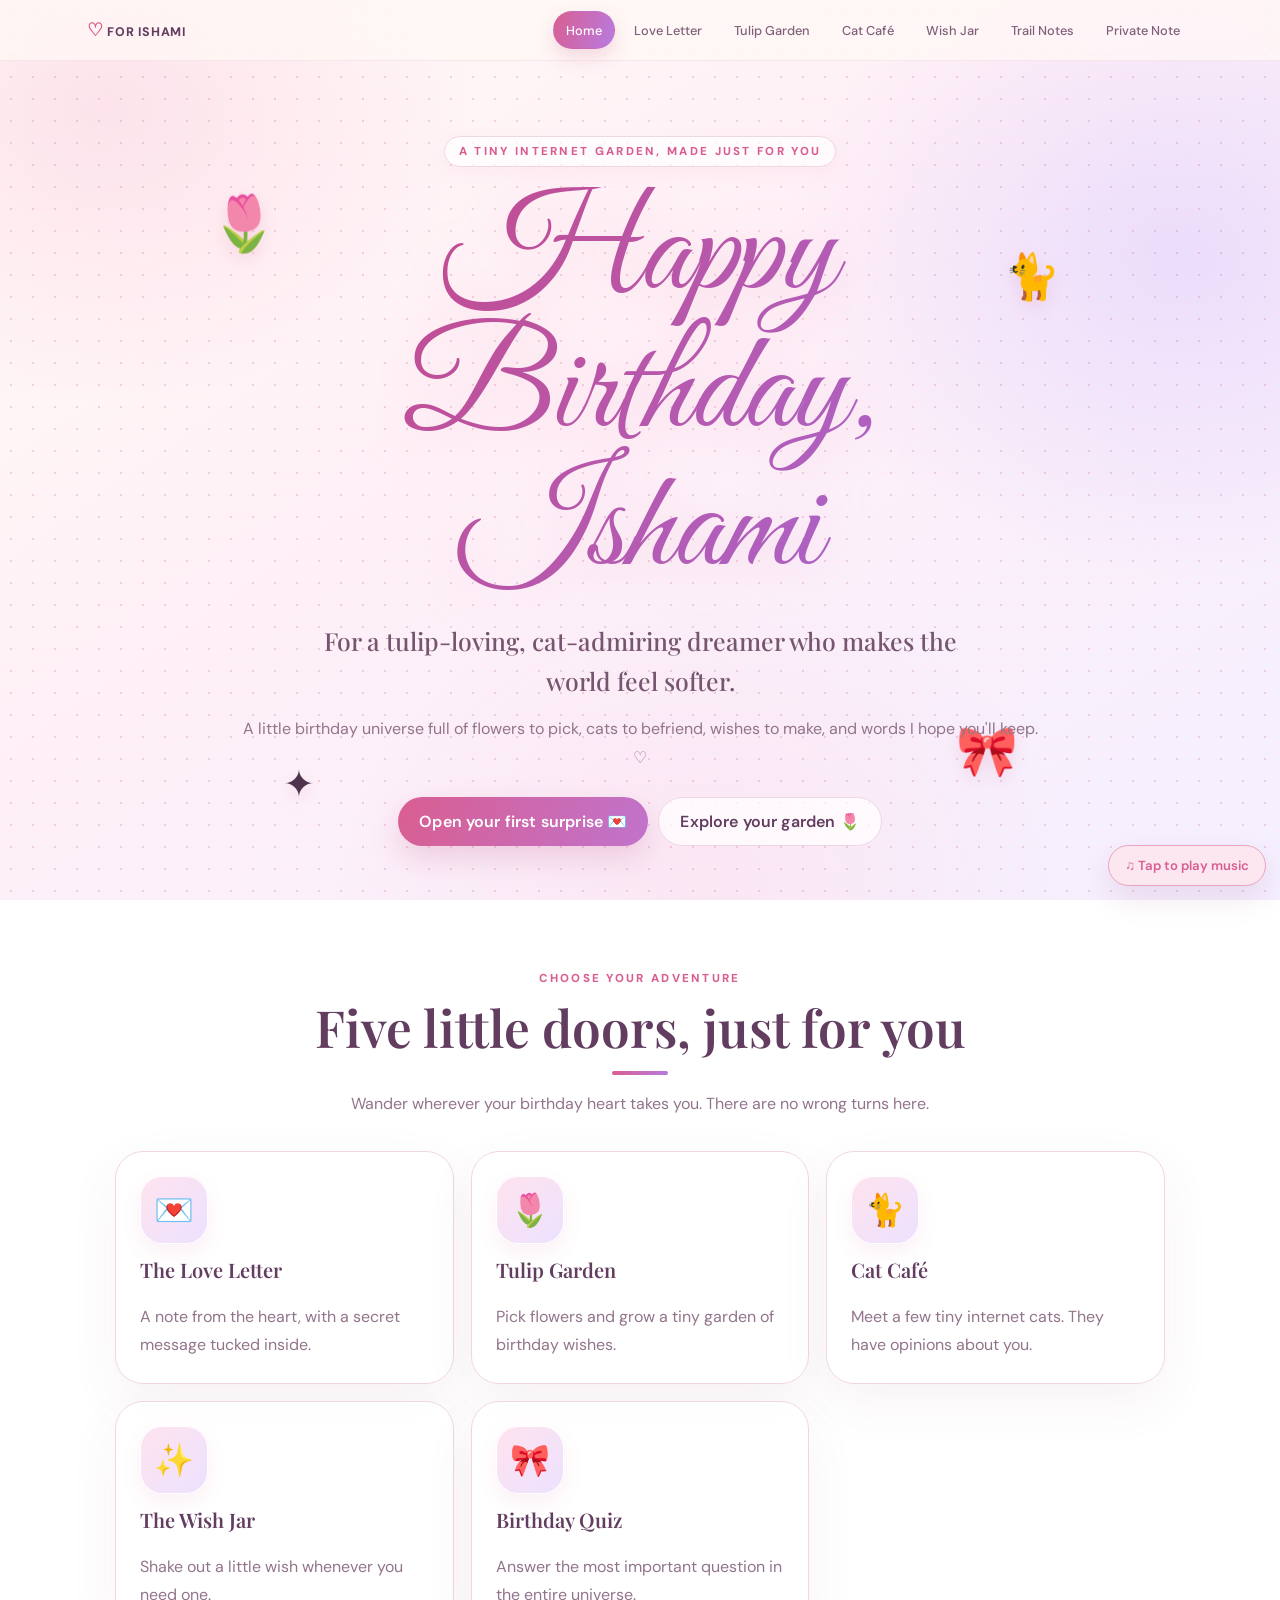
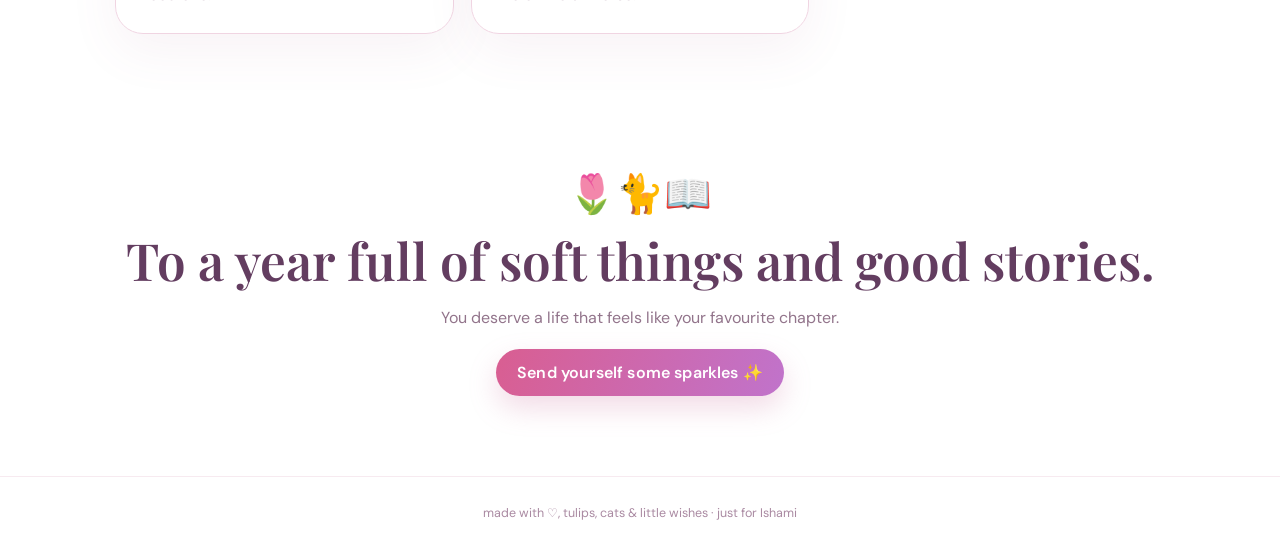
==== index.html @ 94dcc58d "Add files via upload" ====
<!doctype html>
<html lang="en"><head><meta charset="utf-8"><meta name="viewport" content="width=device-width,initial-scale=1,viewport-fit=cover"><meta name="theme-color" content="#fff4f8"><meta name="description" content="A cute birthday garden made with tulips, cats, wishes, and love."><title>A Birthday Garden | For Ishami ♡</title><link rel="icon" type="image/svg+xml" href="favicon.svg"><link rel="icon" href="favicon.ico" sizes="any"><link rel="apple-touch-icon" href="apple-touch-icon.png"><script src="music.js"></script><link rel="stylesheet" href="style.css"></head><body>
<div class="topbar"><nav class="nav"><a class="brand" href="index.html"><span>♡</span> for Ishami</a><div class="navlinks"><a class="active" href="index.html" aria-current="page">Home</a><a class="" href="letter.html">Love Letter</a><a class="" href="garden.html">Tulip Garden</a><a class="" href="cats.html">Cat Café</a><a class="" href="wishes.html">Wish Jar</a><a class="" href="adventure.html">Trail Notes</a><a class="" href="messages.html">Private Note</a></div></nav></div>

<main>
<header class="hero wrap"><span class="float f1">🌷</span><span class="float f2">🐈</span><span class="float f3">✦</span><span class="float f4">🎀</span>
<div class="hero-inner"><div class="eyebrow">a tiny internet garden, made just for you</div><h1>Happy Birthday,<br>Ishami</h1><p class="lead">For a tulip-loving, cat-admiring dreamer who makes the world feel softer.</p><p class="muted">A little birthday universe full of flowers to pick, cats to befriend, wishes to make, and words I hope you'll keep. ♡</p><div class="actions"><a class="btn" href="letter.html">Open your first surprise 💌</a><a class="btn secondary" href="garden.html">Explore your garden 🌷</a></div></div></header>
<section class="section wrap"><div class="section-head"><div class="kicker">choose your adventure</div><h2>Five little doors, just for you</h2><p class="muted">Wander wherever your birthday heart takes you. There are no wrong turns here.</p></div><div class="grid">
<a class="card" href="letter.html"><span class="big">💌</span><h3>The Love Letter</h3><p>A note from the heart, with a secret message tucked inside.</p></a>
<a class="card" href="garden.html"><span class="big">🌷</span><h3>Tulip Garden</h3><p>Pick flowers and grow a tiny garden of birthday wishes.</p></a>
<a class="card" href="cats.html"><span class="big">🐈</span><h3>Cat Café</h3><p>Meet a few tiny internet cats. They have opinions about you.</p></a>
<a class="card" href="wishes.html"><span class="big">✨</span><h3>The Wish Jar</h3><p>Shake out a little wish whenever you need one.</p></a>
<a class="card" href="wishes.html#quiz"><span class="big">🎀</span><h3>Birthday Quiz</h3><p>Answer the most important question in the entire universe.</p></a>
</div></section><section class="endcap wrap"><div class="end-emoji">🌷🐈📖</div><h2>To a year full of soft things and good stories.</h2><p class="muted">You deserve a life that feels like your favourite chapter.</p><button class="btn" data-burst>Send yourself some sparkles ✨</button></section></main>
<footer class="footer">made with ♡, tulips, cats & little wishes · just for Ishami</footer>
<script src="script.js"></script></body></html>
---- style.css ----
@import url('https://fonts.googleapis.com/css2?family=DM+Sans:wght@400;500;600;700&family=Great+Vibes&family=Playfair+Display:wght@500;600;700&display=swap');
:root{--rose:#d85d91;--rose2:#f5a9c8;--plum:#633d60;--ink:#4e354d;--muted:#92748b;--cream:#fff9f5;--lilac:#eee5ff;--card:#fffdfbe8;--line:#f0d5e2;--shadow:0 18px 50px #9c5b8212}
*{box-sizing:border-box}html{scroll-behavior:smooth}body{margin:0;min-height:100vh;color:var(--ink);font-family:"DM Sans",sans-serif;background:linear-gradient(145deg,#fff9f5,#fff0f7 48%,#f4efff);overflow-x:hidden}
body:before{content:"";position:fixed;inset:0;z-index:-1;pointer-events:none;opacity:.25;background-image:radial-gradient(#d85d91 1px,transparent 1px);background-size:22px 22px}
a{color:inherit;text-decoration:none}button,input{font:inherit}button{cursor:pointer}.topbar{position:sticky;top:0;z-index:20;background:#fff9f5d9;backdrop-filter:blur(16px);border-bottom:1px solid #f0d5e280}.nav{max-width:1150px;margin:auto;padding:13px 22px;display:flex;align-items:center;justify-content:space-between;gap:15px}.brand{font-weight:800;letter-spacing:.06em;font-size:.78rem;text-transform:uppercase;color:var(--plum);white-space:nowrap}.brand span{color:var(--rose);font-size:1.1rem}.navlinks{display:flex;gap:6px;align-items:center;flex-wrap:wrap;justify-content:flex-end}.navlinks a,.music-btn{padding:9px 12px;border-radius:999px;font-size:.8rem;color:#805f7b;border:1px solid transparent;background:transparent}.navlinks a:hover,.navlinks a.active{background:#fff;border-color:var(--line);color:var(--rose)}.music-btn{background:#fff;border-color:var(--line)}.wrap{width:min(1050px,calc(100% - 36px));margin:auto}.hero{min-height:78vh;display:grid;place-items:center;text-align:center;padding:75px 0 65px;position:relative}.hero-inner{max-width:800px;position:relative;z-index:1}.eyebrow,.kicker{font-size:.72rem;letter-spacing:.2em;text-transform:uppercase;font-weight:800;color:var(--rose)}h1,h2,h3,p{margin-top:0}h1{font:400 clamp(4.5rem,12vw,8.8rem)/.98 "Great Vibes",cursive;color:#b64d80;margin:20px 0;text-shadow:0 8px 30px #e9a4c633}h2{font:600 clamp(2rem,5vw,3.2rem)/1.15 "Playfair Display",serif;color:var(--plum);margin:12px 0 15px}h3{font:600 1.25rem "Playfair Display",serif;color:var(--plum)}.lead{font:500 clamp(1.1rem,3vw,1.55rem)/1.6 "Playfair Display",serif;color:#76556e;max-width:650px;margin:0 auto 15px}.muted{color:var(--muted);line-height:1.8}.btn{border:0;border-radius:999px;padding:13px 21px;background:linear-gradient(110deg,#d95e91,#b77be1);color:white;box-shadow:0 12px 28px #cf78a044;display:inline-flex;align-items:center;justify-content:center;gap:8px;transition:transform .2s,box-shadow .2s}.btn:hover{transform:translateY(-3px);box-shadow:0 16px 34px #cf78a066}.btn.secondary{background:#fff;color:var(--plum);border:1px solid var(--line);box-shadow:none}.actions{display:flex;justify-content:center;gap:10px;flex-wrap:wrap;margin-top:24px}.float{position:absolute;user-select:none;animation:drift 6s ease-in-out infinite;filter:drop-shadow(0 6px 8px #d879a533)}.f1{top:15%;left:9%;font-size:3.4rem}.f2{top:22%;right:10%;font-size:2.8rem;animation-delay:-2s}.f3{bottom:12%;left:16%;font-size:2.4rem;animation-delay:-3s}.f4{bottom:15%;right:14%;font-size:3.1rem;animation-delay:-1s}@keyframes drift{0%,100%{transform:translateY(0) rotate(-7deg)}50%{transform:translateY(-15px) rotate(8deg)}}.section{padding:60px 0 85px}.section-head{text-align:center;margin-bottom:32px}.section-head .muted{max-width:580px;margin:0 auto}.grid{display:grid;grid-template-columns:repeat(3,minmax(0,1fr));gap:17px}.card{background:var(--card);border:1px solid var(--line);border-radius:25px;padding:24px;box-shadow:var(--shadow);transition:transform .25s,border-color .25s}.card:hover{transform:translateY(-5px);border-color:#e8b6cc}.card .big{font-size:2.5rem;display:block;margin-bottom:12px}.card p{color:var(--muted);line-height:1.75;margin-bottom:0}.panel{max-width:760px;margin:0 auto;background:var(--card);border:1px solid var(--line);border-radius:28px;padding:clamp(24px,5vw,45px);box-shadow:var(--shadow)}.letter-text{font:1.08rem/2 "Playfair Display",serif;color:#76556e}.signature{font:2.7rem "Great Vibes",cursive;color:#bd5c8b;margin-top:18px}.hidden{display:none}.hidden.show{display:block;animation:fadeUp .5s ease both}@keyframes fadeUp{from{opacity:0;transform:translateY(10px)}to{opacity:1;transform:translateY(0)}}.footer{text-align:center;color:#aa8aa2;font-size:.78rem;padding:28px 15px 36px}.pill{display:inline-block;padding:7px 11px;border-radius:999px;background:#fff;border:1px solid var(--line);font-size:.78rem;color:#946a8a}.countdown{display:flex;justify-content:center;gap:10px;flex-wrap:wrap;margin:25px 0}.time-box{min-width:78px;padding:14px 12px;border-radius:18px;background:#fff;border:1px solid var(--line)}.time-box strong{display:block;font:600 1.8rem "Playfair Display",serif;color:#b64d80}.time-box span{font-size:.68rem;text-transform:uppercase;letter-spacing:.12em;color:#96728e}.tiny{font-size:.83rem;color:#987d94;line-height:1.7}.divider{height:1px;background:var(--line);margin:22px 0}.garden{display:grid;grid-template-columns:repeat(4,1fr);gap:12px}.flower{border:1px solid var(--line);border-radius:22px;min-height:130px;background:#fffdfb;display:grid;place-items:center;font-size:2.6rem;transition:transform .2s;position:relative}.flower:hover{transform:rotate(-4deg) scale(1.04)}.flower small{display:block;font-size:.72rem;color:var(--muted);text-align:center;margin-top:5px}.flower .flower-content{text-align:center}.cat-grid{display:grid;grid-template-columns:repeat(3,1fr);gap:14px}.cat{background:#fff;border:1px solid var(--line);border-radius:25px;padding:20px;text-align:center;cursor:pointer;transition:transform .2s}.cat:hover{transform:translateY(-5px) rotate(1deg)}.cat-face{font-size:4rem;display:block}.cat p{color:var(--muted);font-size:.9rem;line-height:1.6}.cat-status{min-height:25px;text-align:center;color:var(--rose);margin-top:20px;font-weight:700}.book-list{display:grid;grid-template-columns:repeat(2,1fr);gap:14px}.book{display:flex;gap:16px;align-items:center;background:#fff;border:1px solid var(--line);border-radius:22px;padding:18px}.book-cover{width:64px;height:90px;flex-shrink:0;border-radius:8px 12px 12px 8px;background:linear-gradient(135deg,#e9c1d5,#b9a4e5);box-shadow:inset 5px 0 #ffffff66;display:grid;place-items:center;font-size:1.8rem}.book:nth-child(2n) .book-cover{background:linear-gradient(135deg,#f4d7a7,#e9a9bd)}.book:nth-child(3n) .book-cover{background:linear-gradient(135deg,#c7e5d5,#b3b0e7)}.book h3{margin:0 0 6px}.book p{font-size:.85rem;color:var(--muted);line-height:1.6;margin:0}.jar{font-size:5rem;display:block;text-align:center;filter:drop-shadow(0 12px 14px #b67ba233)}.wish-output{min-height:95px;display:grid;place-items:center;text-align:center;font:1.25rem/1.6 "Playfair Display",serif;color:#855d7d;margin:18px 0}.quiz-options{display:flex;flex-wrap:wrap;justify-content:center;gap:10px;margin:22px 0}.quiz-options button{border:1px solid var(--line);background:#fff;border-radius:999px;padding:11px 16px;color:var(--plum)}.quiz-options button:hover,.quiz-options button.chosen{background:#fce7f0;border-color:#e9a3c0}.answer{min-height:26px;text-align:center;color:var(--rose);font-weight:700}.sparkle{position:fixed;pointer-events:none;z-index:99;font-size:18px;animation:pop 1s ease-out forwards}@keyframes pop{0%{opacity:1;transform:translate(0,0) scale(.5)}100%{opacity:0;transform:translate(var(--dx),var(--dy)) rotate(160deg) scale(1.5)}}.progress{height:8px;background:#f5dfeb;border-radius:99px;overflow:hidden;margin:20px 0}.progress span{display:block;height:100%;width:0;background:linear-gradient(90deg,#d95e91,#b77be1);transition:width .3s}.endcap{text-align:center;padding:30px 0}.endcap .end-emoji{font-size:2.4rem}@media(max-width:760px){.nav{align-items:flex-start;flex-direction:column}.navlinks{justify-content:flex-start}.navlinks a{padding:8px 10px}.grid{grid-template-columns:1fr}.cat-grid{grid-template-columns:repeat(2,1fr)}.garden{grid-template-columns:repeat(2,1fr)}.book-list{grid-template-columns:1fr}.f1{left:3%;top:13%}.f2{right:3%;top:18%}.f3{left:5%;bottom:8%}.f4{right:5%;bottom:9%}.hero{min-height:75vh}}@media(prefers-reduced-motion:reduce){*,*:before,*:after{animation-duration:.01ms!important;animation-iteration-count:1!important;scroll-behavior:auto!important;transition:none!important}}

/* ===================== GUI UPGRADE ===================== */
:root{--grad:linear-gradient(110deg,#d95e91,#b77be1);--glass:#ffffffb8;--glow:0 20px 60px #d85d9126}
body{background:linear-gradient(145deg,#fff9f5,#fff0f7 45%,#f4efff) fixed}
body:after{content:"";position:fixed;inset:0;z-index:-2;pointer-events:none;background:
 radial-gradient(520px 420px at 8% 12%,#f9c6dc66,transparent 70%),
 radial-gradient(560px 460px at 92% 28%,#d3c0ff66,transparent 70%),
 radial-gradient(520px 420px at 55% 98%,#ffd9e866,transparent 70%)}
:focus-visible{outline:3px solid #d85d9166;outline-offset:3px;border-radius:12px}

/* nav */
.topbar{background:#fff9f5b3;backdrop-filter:blur(18px) saturate(1.4)}
.nav{padding:11px 22px}
.navlinks a{transition:all .2s;font-weight:500}
.navlinks a.active{background:var(--grad);color:#fff;border-color:transparent;box-shadow:0 8px 18px #cf78a040}
.navlinks a:not(.active):hover{transform:translateY(-1px)}
.music-btn{transition:all .2s}.music-btn:hover,.music-btn[aria-pressed=true]{background:#fce7f0;border-color:#e9a3c0;color:var(--rose)}

/* hero */
.eyebrow{display:inline-block;padding:7px 14px;border-radius:999px;background:var(--glass);border:1px solid var(--line);box-shadow:0 6px 18px #d85d9110}
h1{background:linear-gradient(120deg,#c9457f,#a56ad8);-webkit-background-clip:text;background-clip:text;color:transparent;text-shadow:none;filter:drop-shadow(0 8px 22px #e9a4c64d);padding:0 .1em}
.hero-inner>*{animation:fadeUp .8s ease both}
.hero-inner>*:nth-child(2){animation-delay:.08s}.hero-inner>*:nth-child(3){animation-delay:.16s}.hero-inner>*:nth-child(4){animation-delay:.24s}.hero-inner>*:nth-child(5){animation-delay:.32s}.hero-inner>*:nth-child(6){animation-delay:.4s}.hero-inner>*:nth-child(7){animation-delay:.48s}
.btn{font-weight:600;letter-spacing:.01em;background-size:140% 100%;background-position:0 0}
.btn:hover{background-position:100% 0}.btn:active{transform:translateY(-1px) scale(.98)}
.btn.secondary{background:var(--glass);backdrop-filter:blur(8px)}

/* countdown boxes */
.time-box{background:var(--glass);backdrop-filter:blur(10px);border-radius:22px;min-width:88px;padding:16px 14px;box-shadow:0 12px 30px #d85d9114;position:relative;overflow:hidden}
.time-box:before{content:"";position:absolute;left:0;right:0;top:0;height:4px;background:var(--grad)}
.time-box strong{font-size:2.1rem;background:var(--grad);-webkit-background-clip:text;background-clip:text;color:transparent;font-variant-numeric:tabular-nums}

/* cards / panels */
.card{position:relative;overflow:hidden;background:var(--glass);backdrop-filter:blur(10px);border-radius:28px}
.card:before{content:"";position:absolute;inset:0 0 auto 0;height:4px;background:var(--grad);opacity:0;transition:opacity .25s}
.card:hover{transform:translateY(-7px);box-shadow:var(--glow)}.card:hover:before{opacity:1}
.card .big{width:68px;height:68px;border-radius:22px;display:grid;place-items:center;font-size:2rem;background:linear-gradient(135deg,#ffe3ee,#ece1ff);box-shadow:inset 0 0 0 1px #fff,0 8px 20px #d85d9118;transition:transform .3s}
.card:hover .big{transform:rotate(-8deg) scale(1.08)}
.panel{background:var(--glass);backdrop-filter:blur(12px);box-shadow:var(--glow)}
.section-head h2:after{content:"";display:block;width:56px;height:4px;border-radius:9px;margin:14px auto 0;background:var(--grad)}
.panel.section-head h2:after,.panel .section-head h2:after{margin-top:12px}
.flower,.cat,.book,.quiz-options button{transition:transform .2s,box-shadow .2s,background .2s,border-color .2s}
.flower:hover,.cat:hover,.book:hover{box-shadow:var(--glow)}
.flower.picked{background:linear-gradient(135deg,#ffe3ee,#ece1ff);border-color:#e9a3c0;box-shadow:var(--glow)}
.cat{background:var(--glass)}.book{background:var(--glass)}.book:hover{transform:translateY(-3px)}
.progress{height:10px}.footer{border-top:1px solid #f0d5e280;margin-top:30px}
.endcap{padding:50px 0}

/* mobile nav: one swipeable row */
@media(max-width:760px){.navlinks{flex-wrap:nowrap;overflow-x:auto;width:100%;padding-bottom:4px;scrollbar-width:none}.navlinks::-webkit-scrollbar{display:none}.navlinks a,.music-btn{white-space:nowrap;flex:none}.time-box{min-width:70px}.time-box strong{font-size:1.7rem}}

/* ===================== LOCK SCREEN ===================== */
.lock-screen{min-height:100vh;min-height:100dvh;display:grid;place-items:center;padding:28px 18px;position:relative;overflow:hidden;text-align:center}
.lock-card{position:relative;z-index:1;width:min(640px,100%);padding:clamp(28px,6vw,52px) clamp(18px,5vw,44px);border-radius:36px;background:#ffffffc7;backdrop-filter:blur(16px);border:1px solid #fff;box-shadow:0 30px 80px #b67ba233,inset 0 0 0 1px #f0d5e2;animation:fadeUp .9s ease both}
.gift{font-size:4.6rem;line-height:1;background:none;border:0;padding:6px;display:inline-block;filter:drop-shadow(0 14px 16px #b67ba24d);animation:bob 3.2s ease-in-out infinite}
.gift.shake{animation:shake .6s ease}
@keyframes bob{0%,100%{transform:translateY(0) rotate(-3deg)}50%{transform:translateY(-10px) rotate(3deg)}}
@keyframes shake{0%,100%{transform:rotate(0)}15%{transform:rotate(-14deg)}35%{transform:rotate(12deg)}55%{transform:rotate(-9deg)}75%{transform:rotate(6deg)}}
.lock-title{font-size:clamp(3.4rem,13vw,6rem);margin:14px 0 8px}
.lock-count{margin:22px 0 18px;flex-wrap:nowrap}
.lock-count .time-box{flex:1;min-width:0;max-width:130px}
.lock-bar{height:10px;background:#f5dfeb;border-radius:99px;overflow:hidden;margin:6px auto 16px;max-width:420px}
.lock-bar span{display:block;height:100%;width:3%;border-radius:99px;background:var(--grad);transition:width 1s linear}
.lk{position:absolute;user-select:none;font-size:2.6rem;animation:drift 6s ease-in-out infinite;filter:drop-shadow(0 6px 8px #d879a533);opacity:.9}
.lk1{top:9%;left:8%}.lk2{top:16%;right:9%;animation-delay:-2s}.lk3{bottom:12%;left:10%;animation-delay:-4s;font-size:3rem}.lk4{bottom:20%;right:12%;animation-delay:-1s}.lk5{top:52%;left:3%;animation-delay:-3s;font-size:2rem}.lk6{top:44%;right:4%;animation-delay:-5s;font-size:2rem;color:#d85d91}
@media(max-width:560px){.lk{font-size:1.9rem}.lock-count{gap:7px}.lock-count .time-box{padding:12px 4px;border-radius:16px}.lock-count .time-box strong{font-size:1.5rem}.lock-count .time-box span{font-size:.58rem;letter-spacing:.06em}}

/* floating music button */
.music-fab{position:fixed;right:14px;bottom:14px;z-index:9998;max-width:calc(100vw - 28px);padding:11px 16px;border-radius:999px;border:1px solid var(--line);background:#ffffffe6;backdrop-filter:blur(10px);color:var(--plum);font-weight:600;font-size:.82rem;box-shadow:0 12px 28px #b67ba233;transition:transform .2s,box-shadow .2s}
.music-fab:hover{transform:translateY(-2px);box-shadow:0 16px 34px #b67ba24d}
.music-fab[aria-pressed=true]{background:var(--grad);color:#fff;border-color:transparent}
.music-fab.waiting{animation:pulse 1.6s ease-in-out infinite;background:#fce7f0;border-color:#e9a3c0;color:var(--rose)}
@keyframes pulse{0%,100%{transform:scale(1)}50%{transform:scale(1.07)}}


/* New birthday pages: real-flower photography, next-read shelf, private notes, and trail journal */
.tulip-photo-wrap{position:relative;overflow:hidden;border-radius:22px;margin:24px 0 28px;box-shadow:0 14px 38px #9c5b8220;max-height:370px}
.tulip-photo{display:block;width:100%;height:clamp(220px,38vw,370px);object-fit:cover}
.photo-note{position:absolute;left:16px;bottom:16px;padding:10px 14px;border-radius:999px;background:#fffdf0e8;color:#80536e;font:italic 1rem "Playfair Display",serif}
.next-read-panel{max-width:820px}.book-hero{display:flex;align-items:center;gap:24px}.book-stack{display:flex;align-items:center;font-size:3rem;min-width:120px}.book-stack span{display:inline-block;margin-left:-12px;filter:drop-shadow(0 8px 8px #9c5b8220)}.book-stack span:first-child{margin-left:0;transform:rotate(-10deg)}.book-stack span:nth-child(2){transform:translateY(-8px)}.book-stack span:nth-child(3){transform:rotate(9deg)}
.next-read-form{display:grid;gap:10px}.next-read-form label,.private-note-panel label,.panel label[for="trailNote"]{font-weight:700;color:var(--plum);margin-top:7px}.next-read-form input,.next-read-form textarea,.private-note-panel textarea,.panel textarea{width:100%;border:1px solid var(--line);background:#fffefa;border-radius:14px;padding:13px 15px;color:var(--ink);outline:none}.next-read-form input:focus,.next-read-form textarea:focus,.private-note-panel textarea:focus,.panel textarea:focus{border-color:#d85d91;box-shadow:0 0 0 3px #d85d911c}
.private-note-panel{max-width:780px}.private-note-icon{text-align:center;font-size:3rem;margin-bottom:15px}.privacy-note{line-height:1.7;margin-top:25px;padding:14px 16px;border-radius:14px;background:#fff7ed;border:1px solid #f2dfca;color:#8a6d5d}.sealed-note{margin-top:24px;border:1px dashed #d85d91;border-radius:18px;padding:20px;background:#fff8fc}.sealed-note p{white-space:pre-wrap;line-height:1.9;margin-bottom:0}
.trail-choice{width:100%;text-align:left;color:inherit;border:1px solid var(--line);font:inherit;cursor:pointer}.trail-choice.chosen{border-color:var(--rose);background:#fff3f8;box-shadow:0 0 0 3px #d85d9118}.trail-output{margin-top:18px;text-align:center;line-height:1.8}.trail-moods{grid-template-columns:repeat(3,minmax(0,1fr))}
@media(max-width:700px){.book-hero{align-items:flex-start;gap:12px;flex-direction:column}.book-stack{font-size:2.4rem}.trail-moods{grid-template-columns:1fr}.nav{align-items:flex-start;flex-direction:column}.navlinks{justify-content:flex-start}.navlinks a{padding:8px 10px}}


/* Final polish: stable navigation, readable tap targets, and gentler transitions */
html { scroll-padding-top: 88px; }
body { -webkit-font-smoothing: antialiased; text-rendering: optimizeLegibility; }
img { max-width: 100%; }
.navlinks a { display: inline-flex; align-items: center; justify-content: center; min-height: 38px; }
.navlinks { min-width: 0; }
@media (max-width: 760px) {
  .nav { gap: 8px; }
  .navlinks { overscroll-behavior-x: contain; -webkit-overflow-scrolling: touch; }
  .navlinks a { min-height: 40px; }
  .wrap { width: min(1050px, calc(100% - 28px)); }
}
@media (prefers-reduced-motion: reduce) { html { scroll-behavior: auto; } }
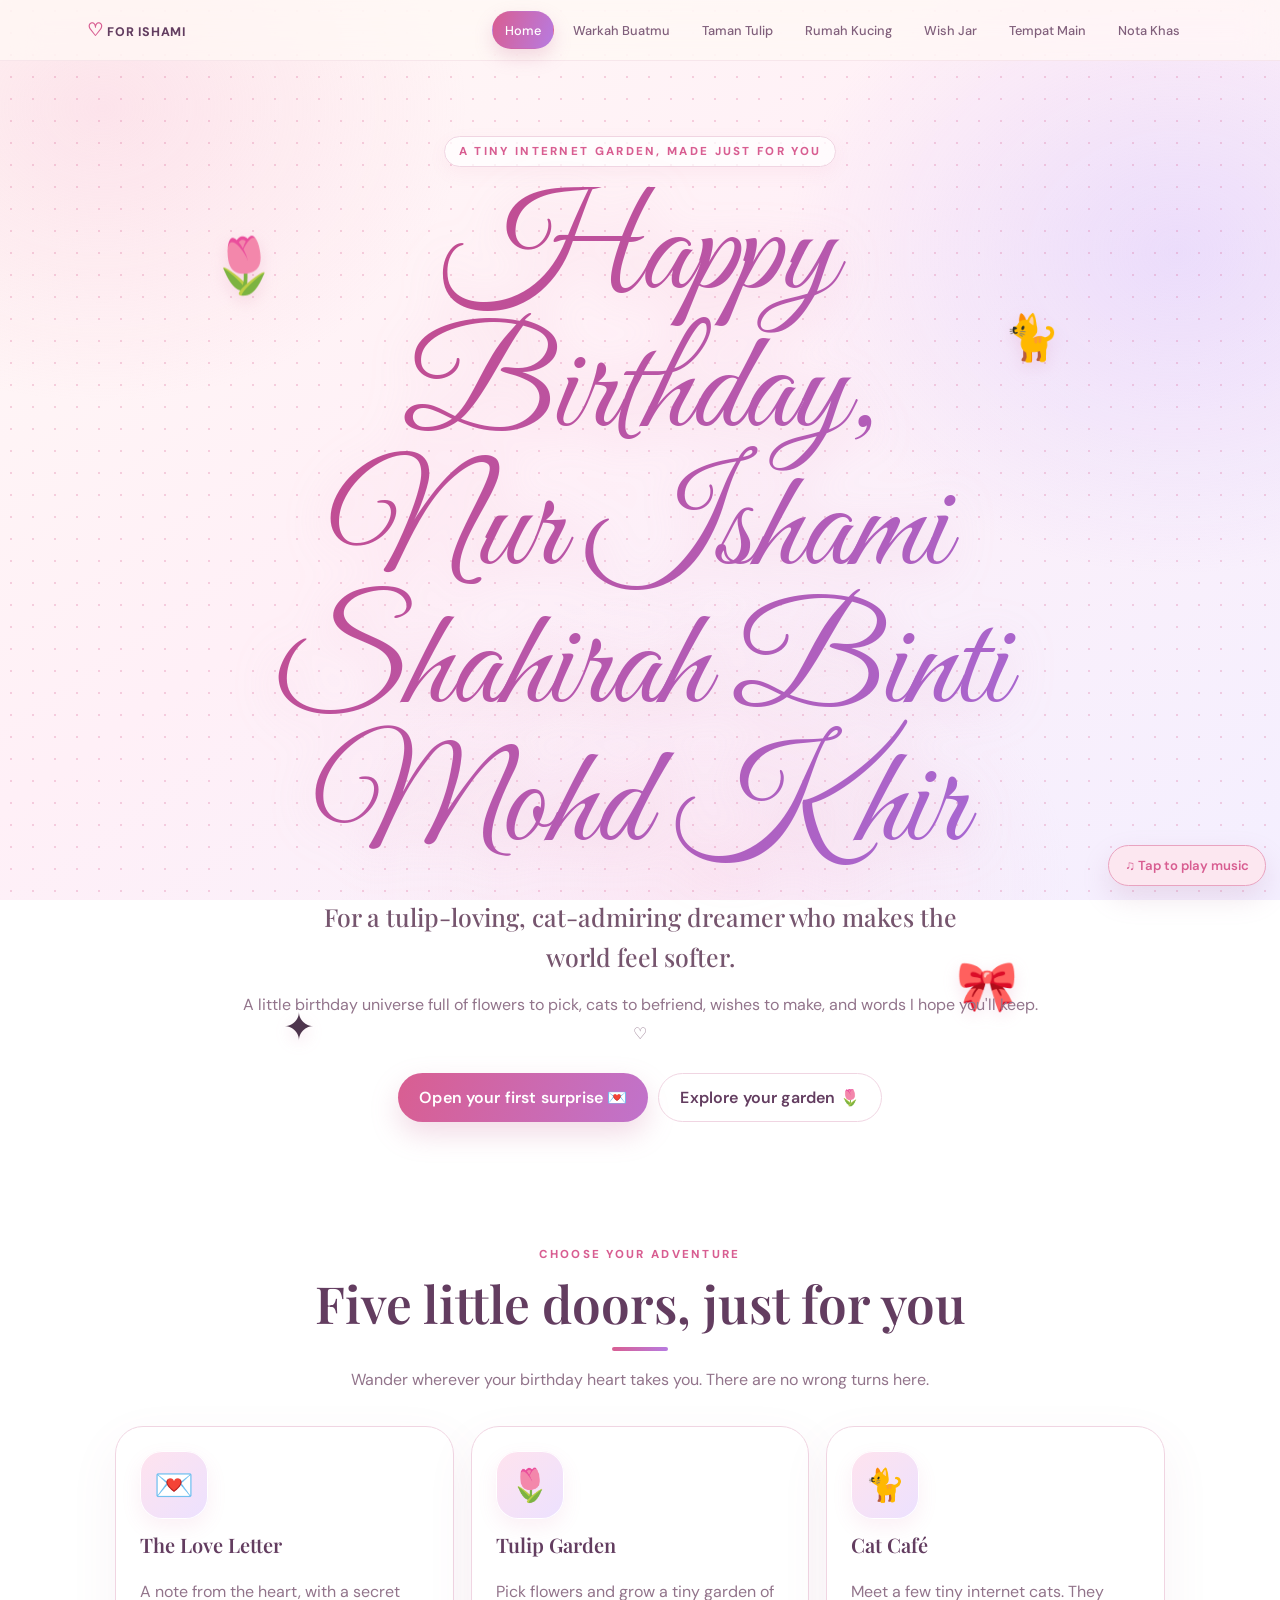
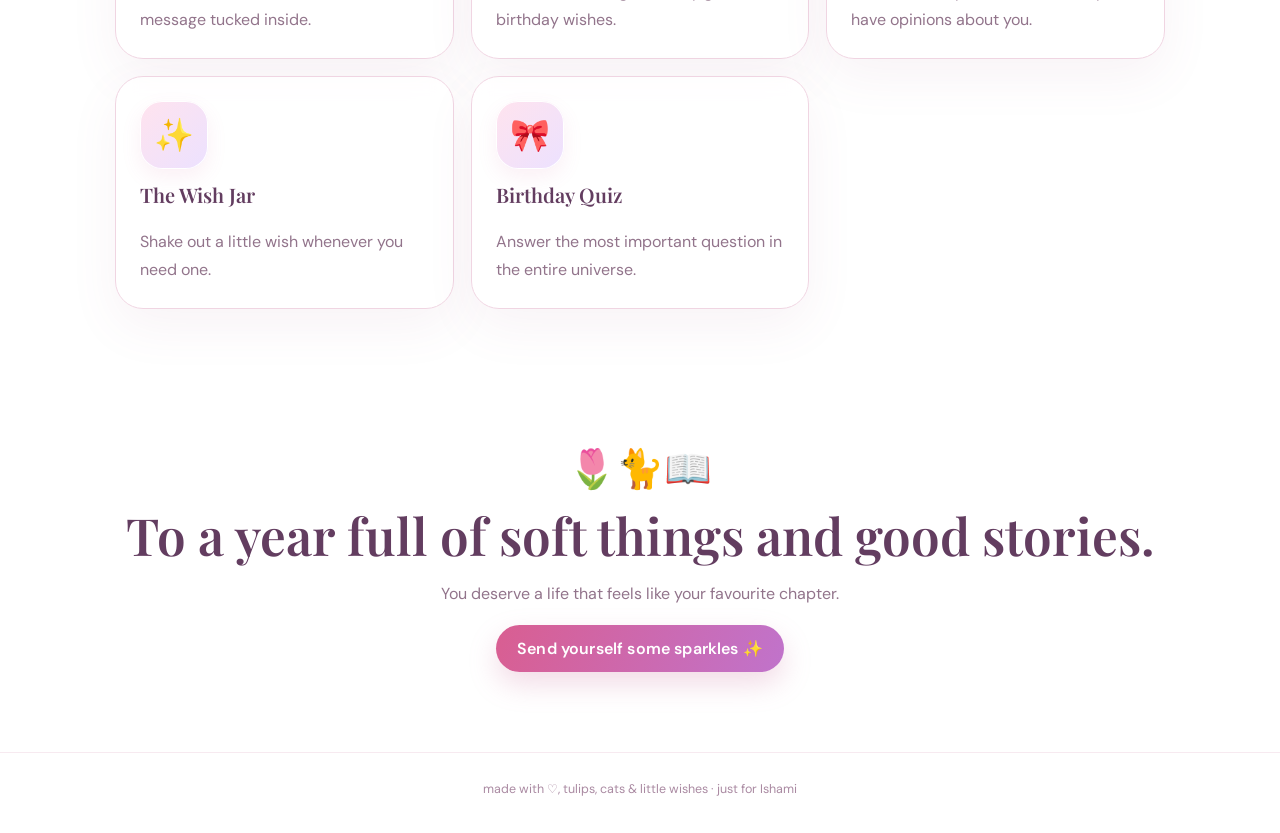
==== commit 4d98965a: "Add files via upload" ====
--- a/index.html
+++ b/index.html
@@ -1,10 +1,10 @@
 <!doctype html>
-<html lang="en"><head><meta charset="utf-8"><meta name="viewport" content="width=device-width,initial-scale=1,viewport-fit=cover"><meta name="theme-color" content="#fff4f8"><meta name="description" content="A cute birthday garden made with tulips, cats, wishes, and love."><title>A Birthday Garden | For Ishami ♡</title><link rel="icon" type="image/svg+xml" href="favicon.svg"><link rel="icon" href="favicon.ico" sizes="any"><link rel="apple-touch-icon" href="apple-touch-icon.png"><script src="music.js"></script><link rel="stylesheet" href="style.css"></head><body>
-<div class="topbar"><nav class="nav"><a class="brand" href="index.html"><span>♡</span> for Ishami</a><div class="navlinks"><a class="active" href="index.html" aria-current="page">Home</a><a class="" href="letter.html">Love Letter</a><a class="" href="garden.html">Tulip Garden</a><a class="" href="cats.html">Cat Café</a><a class="" href="wishes.html">Wish Jar</a><a class="" href="adventure.html">Trail Notes</a><a class="" href="messages.html">Private Note</a></div></nav></div>
+<html lang="en"><head><meta charset="utf-8"><meta name="viewport" content="width=device-width,initial-scale=1,viewport-fit=cover"><meta name="theme-color" content="#fff4f8"><meta name="description" content="Taman yang indah, seindah namamu."><title>A Birthday Garden | For Ishami ♡</title><link rel="icon" type="image/svg+xml" href="favicon.svg"><link rel="icon" href="favicon.ico" sizes="any"><link rel="apple-touch-icon" href="apple-touch-icon.png"><script src="music.js"></script><link rel="stylesheet" href="style.css"></head><body>
+<div class="topbar"><nav class="nav"><a class="brand" href="index.html"><span>♡</span> for Ishami</a><div class="navlinks"><a class="active" href="index.html" aria-current="page">Home</a><a class="" href="letter.html">Warkah Buatmu</a><a class="" href="garden.html">Taman Tulip</a><a class="" href="cats.html">Rumah Kucing</a><a class="" href="wishes.html">Wish Jar</a><a class="" href="adventure.html">Tempat Main</a><a class="" href="messages.html">Nota Khas</a></div></nav></div>
 
 <main>
 <header class="hero wrap"><span class="float f1">🌷</span><span class="float f2">🐈</span><span class="float f3">✦</span><span class="float f4">🎀</span>
-<div class="hero-inner"><div class="eyebrow">a tiny internet garden, made just for you</div><h1>Happy Birthday,<br>Ishami</h1><p class="lead">For a tulip-loving, cat-admiring dreamer who makes the world feel softer.</p><p class="muted">A little birthday universe full of flowers to pick, cats to befriend, wishes to make, and words I hope you'll keep. ♡</p><div class="actions"><a class="btn" href="letter.html">Open your first surprise 💌</a><a class="btn secondary" href="garden.html">Explore your garden 🌷</a></div></div></header>
+<div class="hero-inner"><div class="eyebrow">a tiny internet garden, made just for you</div><h1>Happy Birthday,<br>Nur Ishami Shahirah Binti Mohd Khir</h1><p class="lead">For a tulip-loving, cat-admiring dreamer who makes the world feel softer.</p><p class="muted">A little birthday universe full of flowers to pick, cats to befriend, wishes to make, and words I hope you'll keep. ♡</p><div class="actions"><a class="btn" href="letter.html">Open your first surprise 💌</a><a class="btn secondary" href="garden.html">Explore your garden 🌷</a></div></div></header>
 <section class="section wrap"><div class="section-head"><div class="kicker">choose your adventure</div><h2>Five little doors, just for you</h2><p class="muted">Wander wherever your birthday heart takes you. There are no wrong turns here.</p></div><div class="grid">
 <a class="card" href="letter.html"><span class="big">💌</span><h3>The Love Letter</h3><p>A note from the heart, with a secret message tucked inside.</p></a>
 <a class="card" href="garden.html"><span class="big">🌷</span><h3>Tulip Garden</h3><p>Pick flowers and grow a tiny garden of birthday wishes.</p></a>
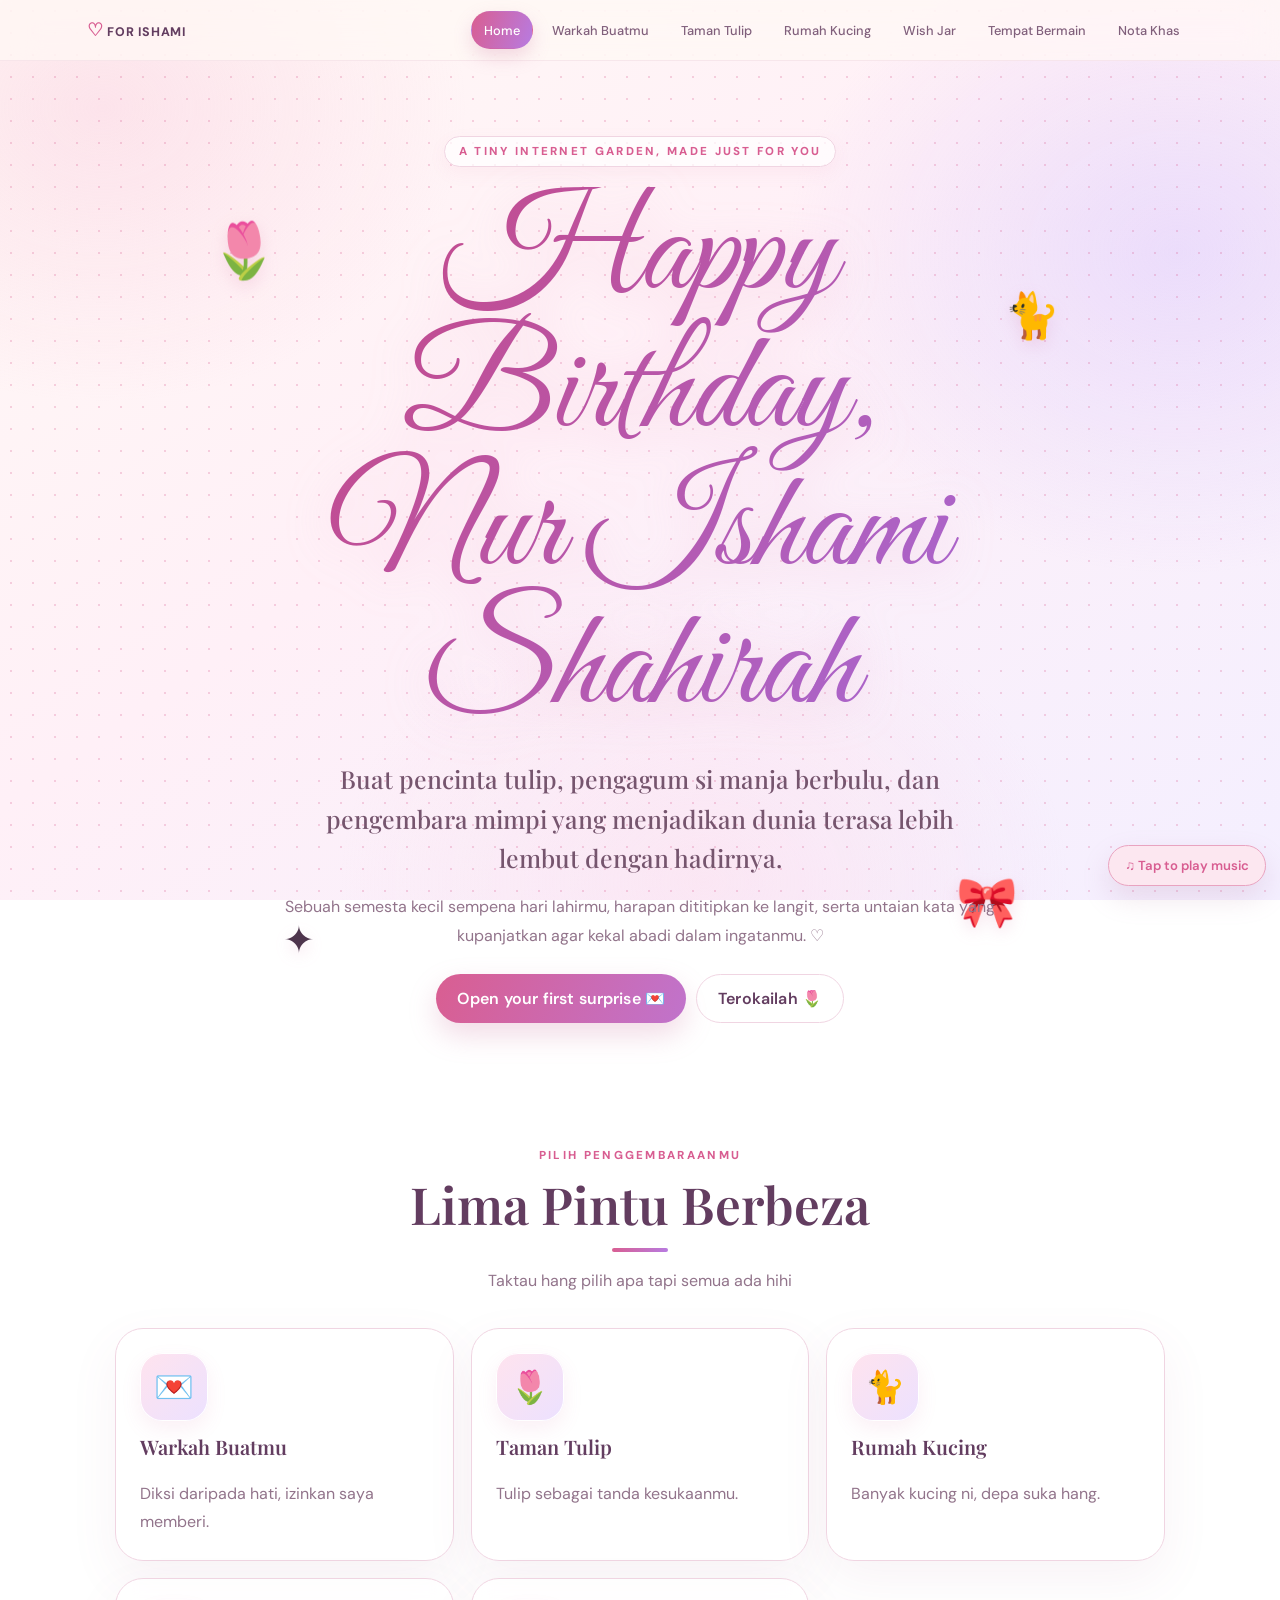
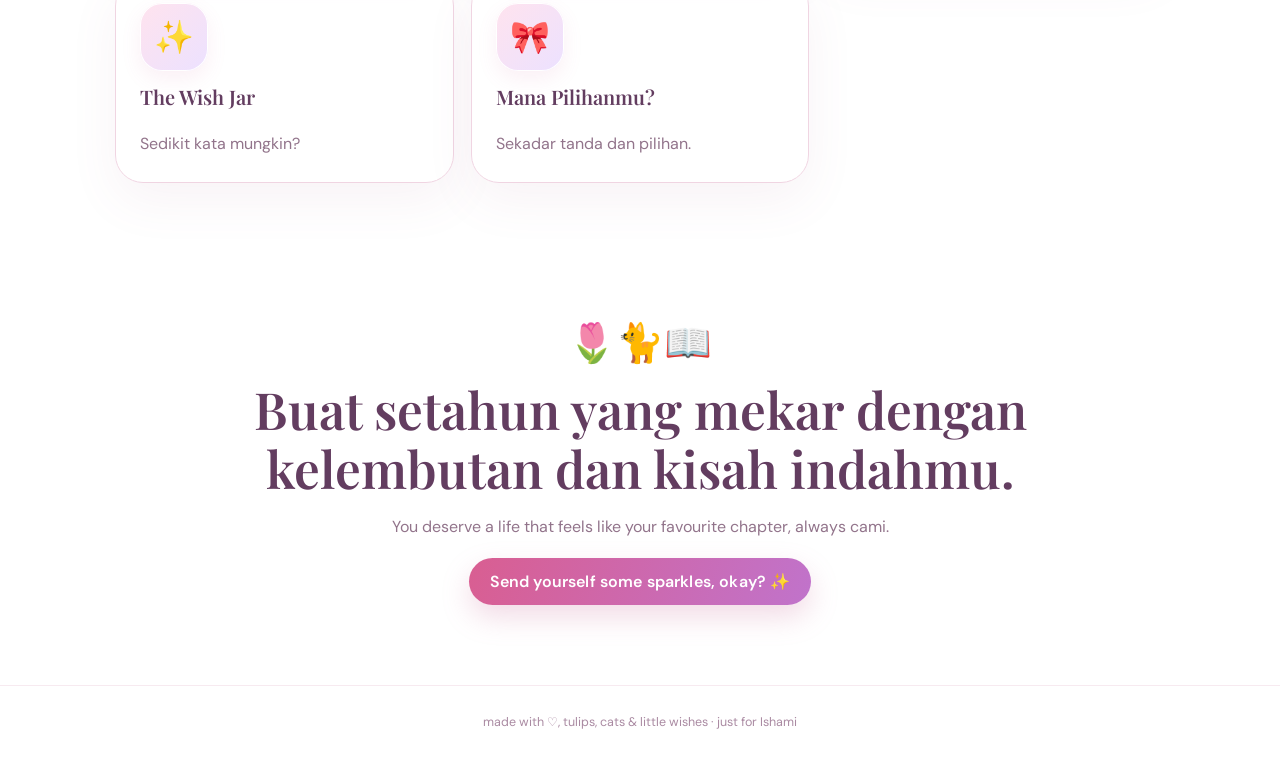
==== commit 334888d8: "Add files via upload" ====
--- a/index.html
+++ b/index.html
@@ -1,16 +1,16 @@
 <!doctype html>
 <html lang="en"><head><meta charset="utf-8"><meta name="viewport" content="width=device-width,initial-scale=1,viewport-fit=cover"><meta name="theme-color" content="#fff4f8"><meta name="description" content="Taman yang indah, seindah namamu."><title>A Birthday Garden | For Ishami ♡</title><link rel="icon" type="image/svg+xml" href="favicon.svg"><link rel="icon" href="favicon.ico" sizes="any"><link rel="apple-touch-icon" href="apple-touch-icon.png"><script src="music.js"></script><link rel="stylesheet" href="style.css"></head><body>
-<div class="topbar"><nav class="nav"><a class="brand" href="index.html"><span>♡</span> for Ishami</a><div class="navlinks"><a class="active" href="index.html" aria-current="page">Home</a><a class="" href="letter.html">Warkah Buatmu</a><a class="" href="garden.html">Taman Tulip</a><a class="" href="cats.html">Rumah Kucing</a><a class="" href="wishes.html">Wish Jar</a><a class="" href="adventure.html">Tempat Main</a><a class="" href="messages.html">Nota Khas</a></div></nav></div>
+<div class="topbar"><nav class="nav"><a class="brand" href="index.html"><span>♡</span> for Ishami</a><div class="navlinks"><a class="active" href="index.html" aria-current="page">Home</a><a class="" href="letter.html">Warkah Buatmu</a><a class="" href="garden.html">Taman Tulip</a><a class="" href="cats.html">Rumah Kucing</a><a class="" href="wishes.html">Wish Jar</a><a class="" href="adventure.html">Tempat Bermain</a><a class="" href="messages.html">Nota Khas</a></div></nav></div>
 
 <main>
 <header class="hero wrap"><span class="float f1">🌷</span><span class="float f2">🐈</span><span class="float f3">✦</span><span class="float f4">🎀</span>
-<div class="hero-inner"><div class="eyebrow">a tiny internet garden, made just for you</div><h1>Happy Birthday,<br>Nur Ishami Shahirah Binti Mohd Khir</h1><p class="lead">For a tulip-loving, cat-admiring dreamer who makes the world feel softer.</p><p class="muted">A little birthday universe full of flowers to pick, cats to befriend, wishes to make, and words I hope you'll keep. ♡</p><div class="actions"><a class="btn" href="letter.html">Open your first surprise 💌</a><a class="btn secondary" href="garden.html">Explore your garden 🌷</a></div></div></header>
-<section class="section wrap"><div class="section-head"><div class="kicker">choose your adventure</div><h2>Five little doors, just for you</h2><p class="muted">Wander wherever your birthday heart takes you. There are no wrong turns here.</p></div><div class="grid">
-<a class="card" href="letter.html"><span class="big">💌</span><h3>The Love Letter</h3><p>A note from the heart, with a secret message tucked inside.</p></a>
-<a class="card" href="garden.html"><span class="big">🌷</span><h3>Tulip Garden</h3><p>Pick flowers and grow a tiny garden of birthday wishes.</p></a>
-<a class="card" href="cats.html"><span class="big">🐈</span><h3>Cat Café</h3><p>Meet a few tiny internet cats. They have opinions about you.</p></a>
-<a class="card" href="wishes.html"><span class="big">✨</span><h3>The Wish Jar</h3><p>Shake out a little wish whenever you need one.</p></a>
-<a class="card" href="wishes.html#quiz"><span class="big">🎀</span><h3>Birthday Quiz</h3><p>Answer the most important question in the entire universe.</p></a>
-</div></section><section class="endcap wrap"><div class="end-emoji">🌷🐈📖</div><h2>To a year full of soft things and good stories.</h2><p class="muted">You deserve a life that feels like your favourite chapter.</p><button class="btn" data-burst>Send yourself some sparkles ✨</button></section></main>
+<div class="hero-inner"><div class="eyebrow">a tiny internet garden, made just for you</div><h1>Happy Birthday,<br>Nur Ishami Shahirah</h1><p class="lead">Buat pencinta tulip, pengagum si manja berbulu, dan pengembara mimpi yang menjadikan dunia terasa lebih lembut dengan hadirnya.</p><p class="muted">Sebuah semesta kecil sempena hari lahirmu, harapan dititipkan ke langit, serta untaian kata yang kupanjatkan agar kekal abadi dalam ingatanmu. ♡</p><div class="actions"><a class="btn" href="letter.html">Open your first surprise 💌</a><a class="btn secondary" href="garden.html">Terokailah 🌷</a></div></div></header>
+<section class="section wrap"><div class="section-head"><div class="kicker">Pilih Penggembaraanmu</div><h2>Lima Pintu Berbeza</h2><p class="muted">Taktau hang pilih apa tapi semua ada hihi</p></div><div class="grid">
+<a class="card" href="letter.html"><span class="big">💌</span><h3>Warkah Buatmu</h3><p>Diksi daripada hati, izinkan saya memberi.</p></a>
+<a class="card" href="garden.html"><span class="big">🌷</span><h3>Taman Tulip</h3><p>Tulip sebagai tanda kesukaanmu.</p></a>
+<a class="card" href="cats.html"><span class="big">🐈</span><h3>Rumah Kucing</h3><p>Banyak kucing ni, depa suka hang.</p></a>
+<a class="card" href="wishes.html"><span class="big">✨</span><h3>The Wish Jar</h3><p>Sedikit kata mungkin?</p></a>
+<a class="card" href="wishes.html#quiz"><span class="big">🎀</span><h3>Mana Pilihanmu?</h3><p>Sekadar tanda dan pilihan.</p></a>
+</div></section><section class="endcap wrap"><div class="end-emoji">🌷🐈📖</div><h2>Buat setahun yang mekar dengan kelembutan dan kisah indahmu.</h2><p class="muted">You deserve a life that feels like your favourite chapter, always cami.</p><button class="btn" data-burst>Send yourself some sparkles, okay? ✨</button></section></main>
 <footer class="footer">made with ♡, tulips, cats & little wishes · just for Ishami</footer>
 <script src="script.js"></script></body></html>
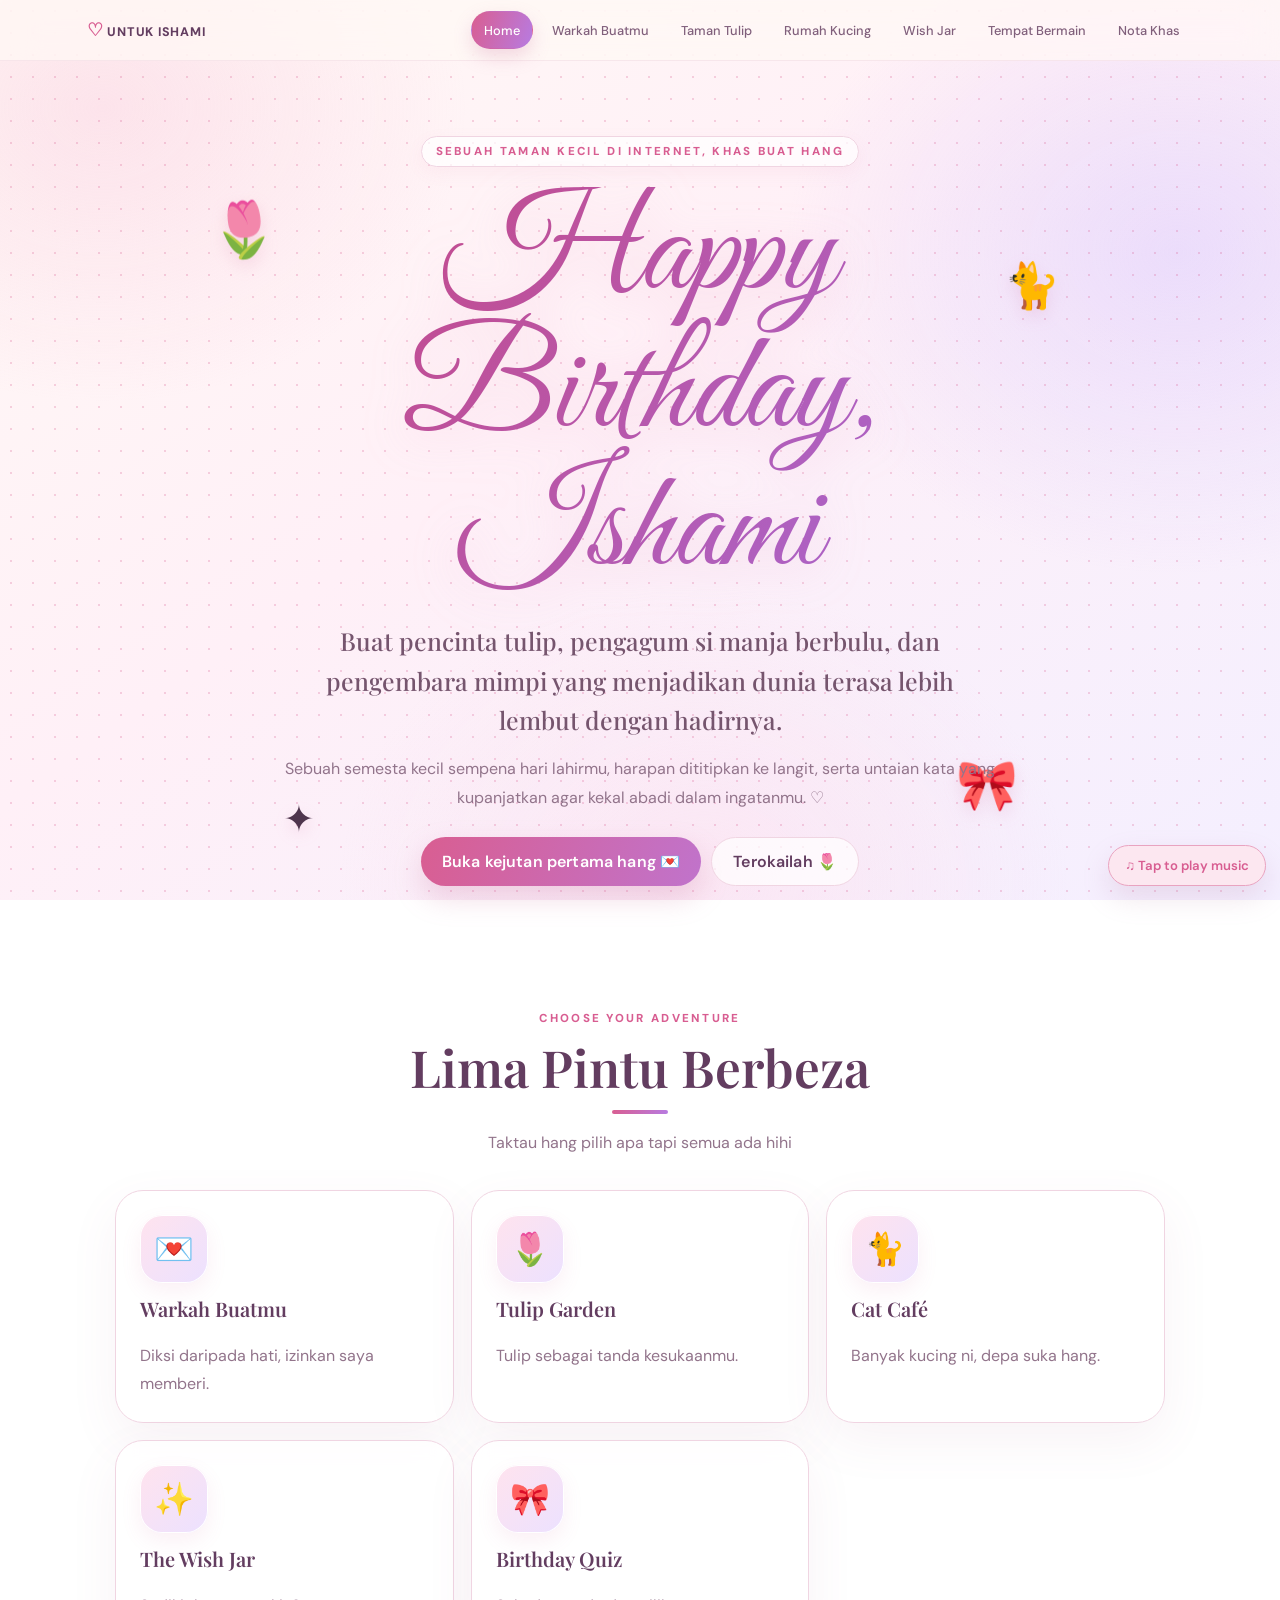
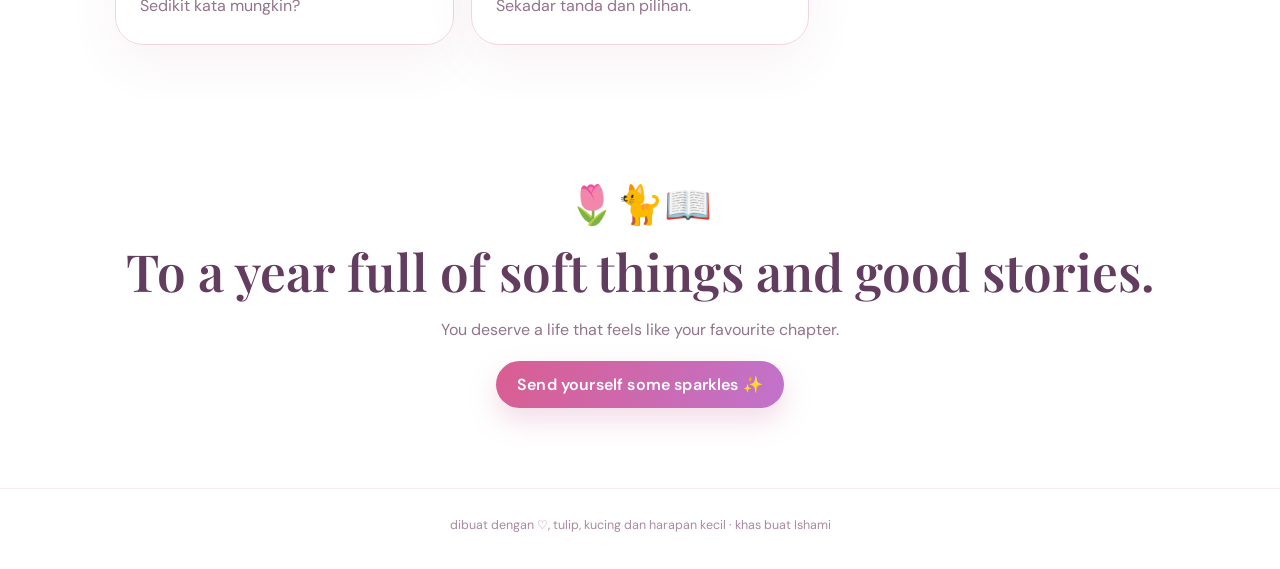
==== commit fcd569f7: "Add files via upload" ====
--- a/index.html
+++ b/index.html
@@ -1,16 +1,16 @@
 <!doctype html>
-<html lang="en"><head><meta charset="utf-8"><meta name="viewport" content="width=device-width,initial-scale=1,viewport-fit=cover"><meta name="theme-color" content="#fff4f8"><meta name="description" content="Taman yang indah, seindah namamu."><title>A Birthday Garden | For Ishami ♡</title><link rel="icon" type="image/svg+xml" href="favicon.svg"><link rel="icon" href="favicon.ico" sizes="any"><link rel="apple-touch-icon" href="apple-touch-icon.png"><script src="music.js"></script><link rel="stylesheet" href="style.css"></head><body>
-<div class="topbar"><nav class="nav"><a class="brand" href="index.html"><span>♡</span> for Ishami</a><div class="navlinks"><a class="active" href="index.html" aria-current="page">Home</a><a class="" href="letter.html">Warkah Buatmu</a><a class="" href="garden.html">Taman Tulip</a><a class="" href="cats.html">Rumah Kucing</a><a class="" href="wishes.html">Wish Jar</a><a class="" href="adventure.html">Tempat Bermain</a><a class="" href="messages.html">Nota Khas</a></div></nav></div>
+<html lang="ms"><head><meta charset="utf-8"><meta name="viewport" content="width=device-width,initial-scale=1,viewport-fit=cover"><meta name="theme-color" content="#fff4f8"><meta name="description" content="A cute birthday garden made with tulips, cats, wishes, and love."><title>Sebuah Taman Hari Lahir | Buat Ishami ♡</title><link rel="icon" type="image/svg+xml" href="favicon.svg"><link rel="icon" href="favicon.ico" sizes="any"><link rel="apple-touch-icon" href="apple-touch-icon.png"><script src="music.js"></script><link rel="stylesheet" href="style.css"></head><body>
+<div class="topbar"><nav class="nav"><a class="brand" href="index.html"><span>♡</span> untuk Ishami</a><div class="navlinks"><a class="active" href="index.html" aria-current="page">Home</a><a class="" href="letter.html">Warkah Buatmu</a><a class="" href="garden.html">Taman Tulip</a><a class="" href="cats.html">Rumah Kucing</a><a class="" href="wishes.html">Wish Jar</a><a class="" href="adventure.html">Tempat Bermain</a><a class="" href="messages.html">Nota Khas</a></div></nav></div>
 
 <main>
 <header class="hero wrap"><span class="float f1">🌷</span><span class="float f2">🐈</span><span class="float f3">✦</span><span class="float f4">🎀</span>
-<div class="hero-inner"><div class="eyebrow">a tiny internet garden, made just for you</div><h1>Happy Birthday,<br>Nur Ishami Shahirah</h1><p class="lead">Buat pencinta tulip, pengagum si manja berbulu, dan pengembara mimpi yang menjadikan dunia terasa lebih lembut dengan hadirnya.</p><p class="muted">Sebuah semesta kecil sempena hari lahirmu, harapan dititipkan ke langit, serta untaian kata yang kupanjatkan agar kekal abadi dalam ingatanmu. ♡</p><div class="actions"><a class="btn" href="letter.html">Open your first surprise 💌</a><a class="btn secondary" href="garden.html">Terokailah 🌷</a></div></div></header>
-<section class="section wrap"><div class="section-head"><div class="kicker">Pilih Penggembaraanmu</div><h2>Lima Pintu Berbeza</h2><p class="muted">Taktau hang pilih apa tapi semua ada hihi</p></div><div class="grid">
+<div class="hero-inner"><div class="eyebrow">sebuah taman kecil di internet, khas buat hang</div><h1>Happy Birthday,<br>Ishami</h1><p class="lead">Buat pencinta tulip, pengagum si manja berbulu, dan pengembara mimpi yang menjadikan dunia terasa lebih lembut dengan hadirnya.</p><p class="muted">Sebuah semesta kecil sempena hari lahirmu, harapan dititipkan ke langit, serta untaian kata yang kupanjatkan agar kekal abadi dalam ingatanmu. ♡</p><div class="actions"><a class="btn" href="letter.html">Buka kejutan pertama hang 💌</a><a class="btn secondary" href="garden.html">Terokailah 🌷</a></div></div></header>
+<section class="section wrap"><div class="section-head"><div class="kicker">choose your adventure</div><h2>Lima Pintu Berbeza</h2><p class="muted">Taktau hang pilih apa tapi semua ada hihi</p></div><div class="grid">
 <a class="card" href="letter.html"><span class="big">💌</span><h3>Warkah Buatmu</h3><p>Diksi daripada hati, izinkan saya memberi.</p></a>
-<a class="card" href="garden.html"><span class="big">🌷</span><h3>Taman Tulip</h3><p>Tulip sebagai tanda kesukaanmu.</p></a>
-<a class="card" href="cats.html"><span class="big">🐈</span><h3>Rumah Kucing</h3><p>Banyak kucing ni, depa suka hang.</p></a>
+<a class="card" href="garden.html"><span class="big">🌷</span><h3>Tulip Garden</h3><p>Tulip sebagai tanda kesukaanmu.</p></a>
+<a class="card" href="cats.html"><span class="big">🐈</span><h3>Cat Café</h3><p>Banyak kucing ni, depa suka hang.</p></a>
 <a class="card" href="wishes.html"><span class="big">✨</span><h3>The Wish Jar</h3><p>Sedikit kata mungkin?</p></a>
-<a class="card" href="wishes.html#quiz"><span class="big">🎀</span><h3>Mana Pilihanmu?</h3><p>Sekadar tanda dan pilihan.</p></a>
-</div></section><section class="endcap wrap"><div class="end-emoji">🌷🐈📖</div><h2>Buat setahun yang mekar dengan kelembutan dan kisah indahmu.</h2><p class="muted">You deserve a life that feels like your favourite chapter, always cami.</p><button class="btn" data-burst>Send yourself some sparkles, okay? ✨</button></section></main>
-<footer class="footer">made with ♡, tulips, cats & little wishes · just for Ishami</footer>
+<a class="card" href="wishes.html#quiz"><span class="big">🎀</span><h3>Birthday Quiz</h3><p>Sekadar tanda dan pilihan.</p></a>
+</div></section><section class="endcap wrap"><div class="end-emoji">🌷🐈📖</div><h2>To a year full of soft things and good stories.</h2><p class="muted">You deserve a life that feels like your favourite chapter.</p><button class="btn" data-burst>Send yourself some sparkles ✨</button></section></main>
+<footer class="footer">dibuat dengan ♡, tulip, kucing dan harapan kecil · khas buat Ishami</footer>
 <script src="script.js"></script></body></html>
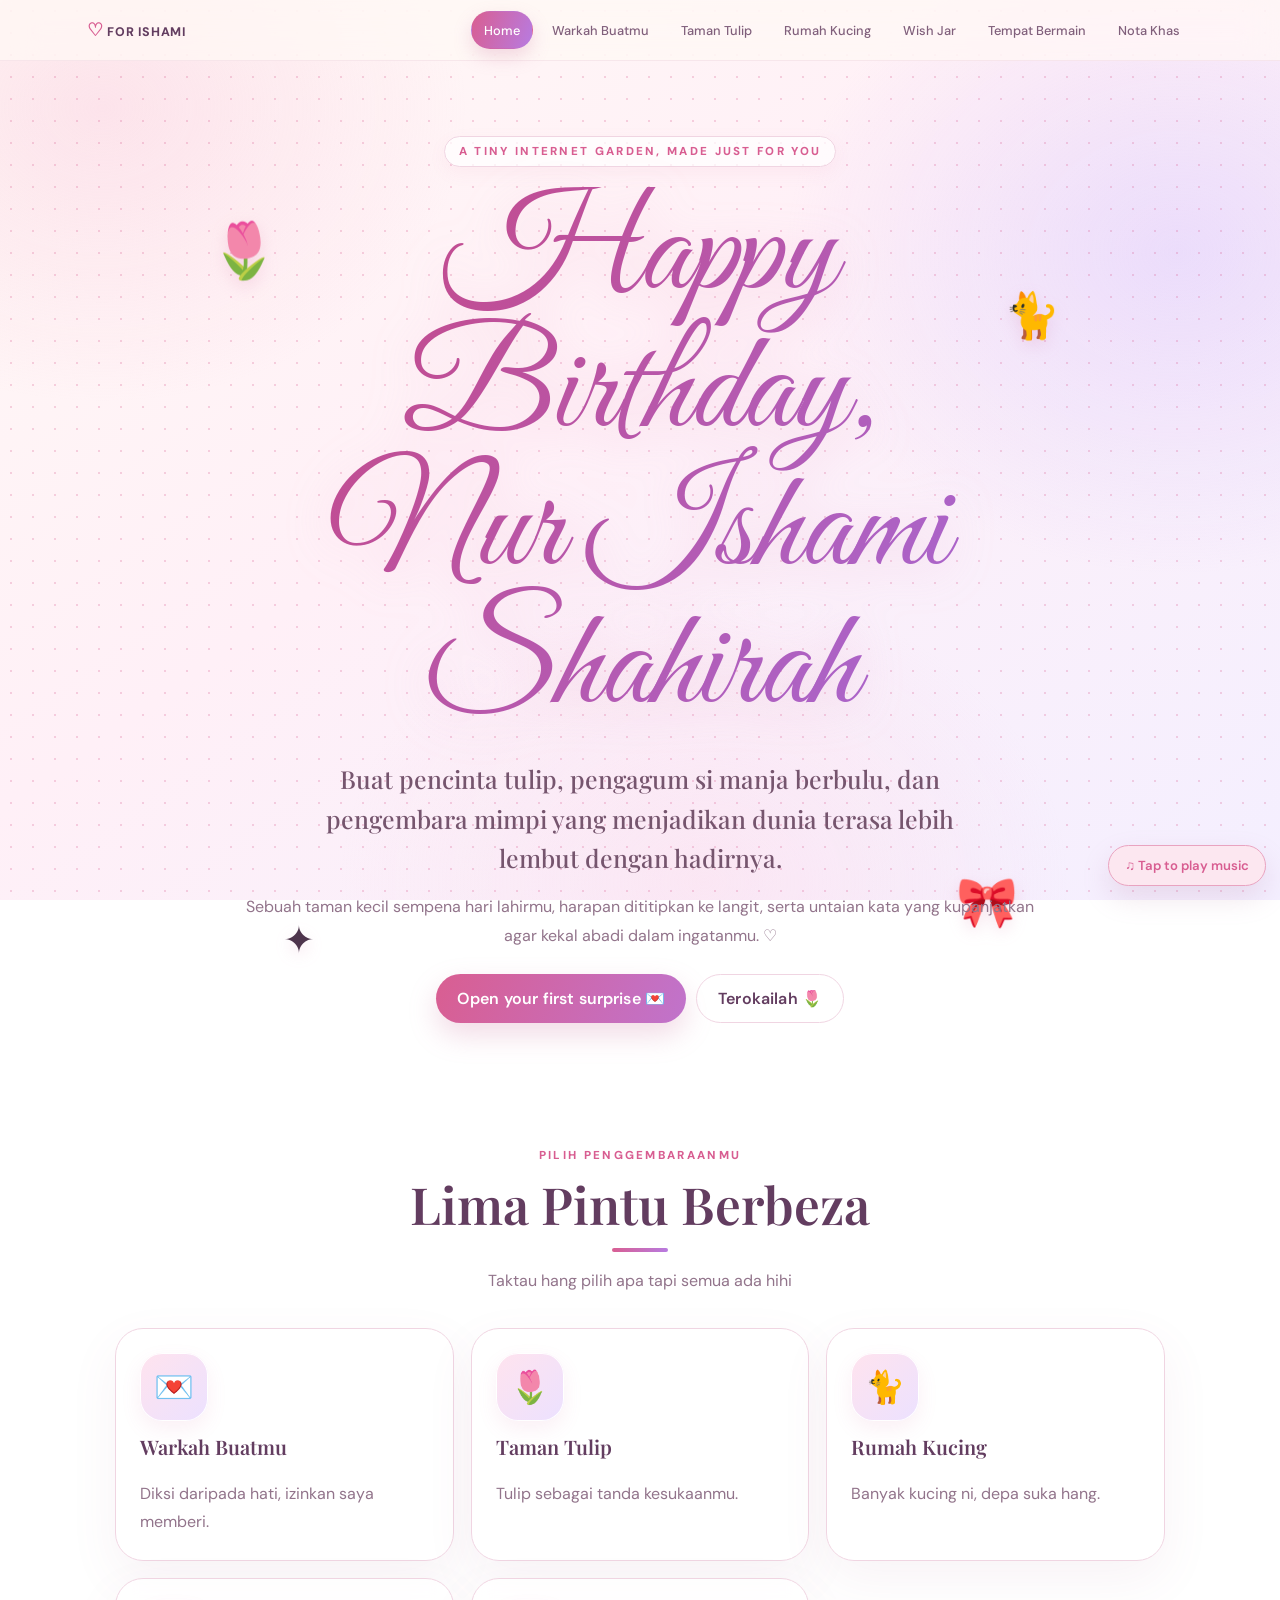
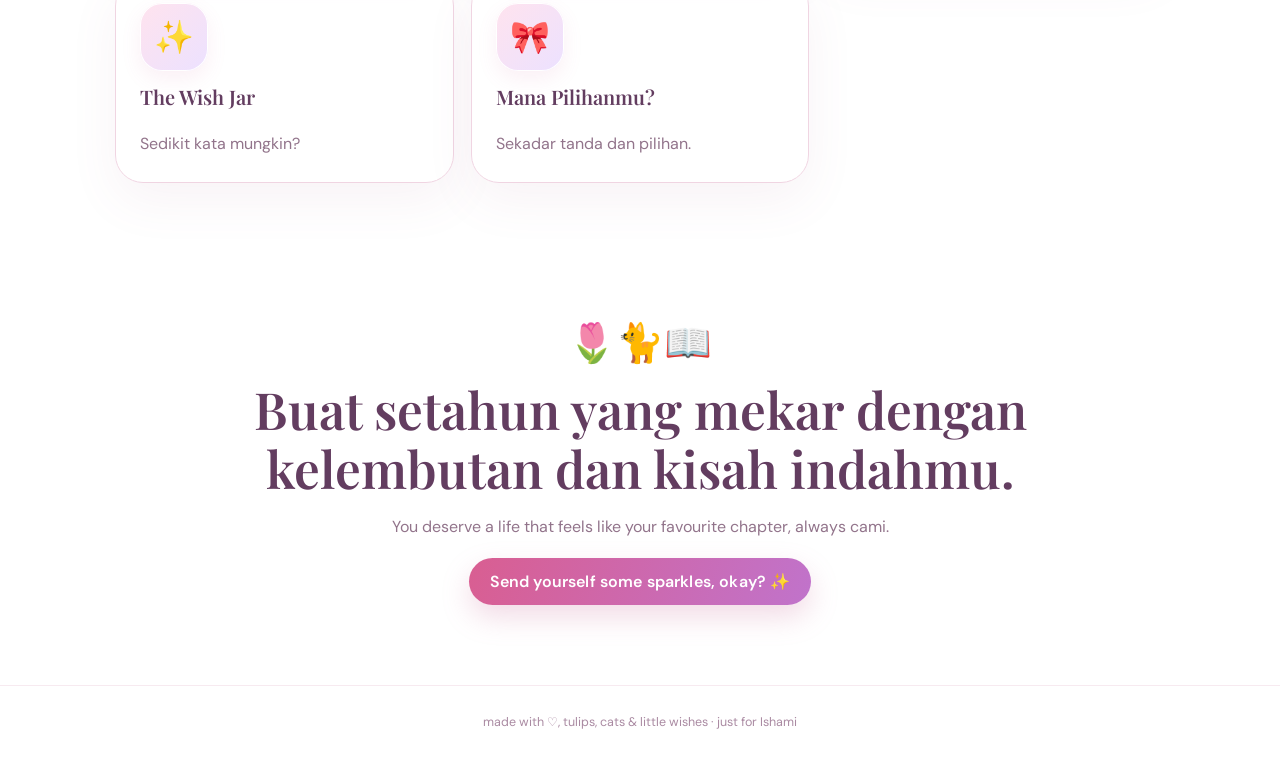
==== commit caaf0d8d: "Add files via upload" ====
--- a/index.html
+++ b/index.html
@@ -1,16 +1,16 @@
 <!doctype html>
-<html lang="ms"><head><meta charset="utf-8"><meta name="viewport" content="width=device-width,initial-scale=1,viewport-fit=cover"><meta name="theme-color" content="#fff4f8"><meta name="description" content="A cute birthday garden made with tulips, cats, wishes, and love."><title>Sebuah Taman Hari Lahir | Buat Ishami ♡</title><link rel="icon" type="image/svg+xml" href="favicon.svg"><link rel="icon" href="favicon.ico" sizes="any"><link rel="apple-touch-icon" href="apple-touch-icon.png"><script src="music.js"></script><link rel="stylesheet" href="style.css"></head><body>
-<div class="topbar"><nav class="nav"><a class="brand" href="index.html"><span>♡</span> untuk Ishami</a><div class="navlinks"><a class="active" href="index.html" aria-current="page">Home</a><a class="" href="letter.html">Warkah Buatmu</a><a class="" href="garden.html">Taman Tulip</a><a class="" href="cats.html">Rumah Kucing</a><a class="" href="wishes.html">Wish Jar</a><a class="" href="adventure.html">Tempat Bermain</a><a class="" href="messages.html">Nota Khas</a></div></nav></div>
+<html lang="en"><head><meta charset="utf-8"><meta name="viewport" content="width=device-width,initial-scale=1,viewport-fit=cover"><meta name="theme-color" content="#fff4f8"><meta name="description" content="Taman yang indah, seindah namamu."><title>A Birthday Garden | For Ishami ♡</title><link rel="icon" type="image/svg+xml" href="favicon.svg"><link rel="icon" href="favicon.ico" sizes="any"><link rel="apple-touch-icon" href="apple-touch-icon.png"><script src="music.js"></script><link rel="stylesheet" href="style.css"></head><body>
+<div class="topbar"><nav class="nav"><a class="brand" href="index.html"><span>♡</span> for Ishami</a><div class="navlinks"><a class="active" href="index.html" aria-current="page">Home</a><a class="" href="letter.html">Warkah Buatmu</a><a class="" href="garden.html">Taman Tulip</a><a class="" href="cats.html">Rumah Kucing</a><a class="" href="wishes.html">Wish Jar</a><a class="" href="adventure.html">Tempat Bermain</a><a class="" href="messages.html">Nota Khas</a></div></nav></div>
 
 <main>
 <header class="hero wrap"><span class="float f1">🌷</span><span class="float f2">🐈</span><span class="float f3">✦</span><span class="float f4">🎀</span>
-<div class="hero-inner"><div class="eyebrow">sebuah taman kecil di internet, khas buat hang</div><h1>Happy Birthday,<br>Ishami</h1><p class="lead">Buat pencinta tulip, pengagum si manja berbulu, dan pengembara mimpi yang menjadikan dunia terasa lebih lembut dengan hadirnya.</p><p class="muted">Sebuah semesta kecil sempena hari lahirmu, harapan dititipkan ke langit, serta untaian kata yang kupanjatkan agar kekal abadi dalam ingatanmu. ♡</p><div class="actions"><a class="btn" href="letter.html">Buka kejutan pertama hang 💌</a><a class="btn secondary" href="garden.html">Terokailah 🌷</a></div></div></header>
-<section class="section wrap"><div class="section-head"><div class="kicker">choose your adventure</div><h2>Lima Pintu Berbeza</h2><p class="muted">Taktau hang pilih apa tapi semua ada hihi</p></div><div class="grid">
+<div class="hero-inner"><div class="eyebrow">a tiny internet garden, made just for you</div><h1>Happy Birthday,<br>Nur Ishami Shahirah</h1><p class="lead">Buat pencinta tulip, pengagum si manja berbulu, dan pengembara mimpi yang menjadikan dunia terasa lebih lembut dengan hadirnya.</p><p class="muted">Sebuah taman kecil sempena hari lahirmu, harapan dititipkan ke langit, serta untaian kata yang kupanjatkan agar kekal abadi dalam ingatanmu. ♡</p><div class="actions"><a class="btn" href="letter.html">Open your first surprise 💌</a><a class="btn secondary" href="garden.html">Terokailah 🌷</a></div></div></header>
+<section class="section wrap"><div class="section-head"><div class="kicker">Pilih Penggembaraanmu</div><h2>Lima Pintu Berbeza</h2><p class="muted">Taktau hang pilih apa tapi semua ada hihi</p></div><div class="grid">
 <a class="card" href="letter.html"><span class="big">💌</span><h3>Warkah Buatmu</h3><p>Diksi daripada hati, izinkan saya memberi.</p></a>
-<a class="card" href="garden.html"><span class="big">🌷</span><h3>Tulip Garden</h3><p>Tulip sebagai tanda kesukaanmu.</p></a>
-<a class="card" href="cats.html"><span class="big">🐈</span><h3>Cat Café</h3><p>Banyak kucing ni, depa suka hang.</p></a>
+<a class="card" href="garden.html"><span class="big">🌷</span><h3>Taman Tulip</h3><p>Tulip sebagai tanda kesukaanmu.</p></a>
+<a class="card" href="cats.html"><span class="big">🐈</span><h3>Rumah Kucing</h3><p>Banyak kucing ni, depa suka hang.</p></a>
 <a class="card" href="wishes.html"><span class="big">✨</span><h3>The Wish Jar</h3><p>Sedikit kata mungkin?</p></a>
-<a class="card" href="wishes.html#quiz"><span class="big">🎀</span><h3>Birthday Quiz</h3><p>Sekadar tanda dan pilihan.</p></a>
-</div></section><section class="endcap wrap"><div class="end-emoji">🌷🐈📖</div><h2>To a year full of soft things and good stories.</h2><p class="muted">You deserve a life that feels like your favourite chapter.</p><button class="btn" data-burst>Send yourself some sparkles ✨</button></section></main>
-<footer class="footer">dibuat dengan ♡, tulip, kucing dan harapan kecil · khas buat Ishami</footer>
+<a class="card" href="wishes.html#quiz"><span class="big">🎀</span><h3>Mana Pilihanmu?</h3><p>Sekadar tanda dan pilihan.</p></a>
+</div></section><section class="endcap wrap"><div class="end-emoji">🌷🐈📖</div><h2>Buat setahun yang mekar dengan kelembutan dan kisah indahmu.</h2><p class="muted">You deserve a life that feels like your favourite chapter, always cami.</p><button class="btn" data-burst>Send yourself some sparkles, okay? ✨</button></section></main>
+<footer class="footer">made with ♡, tulips, cats & little wishes · just for Ishami</footer>
 <script src="script.js"></script></body></html>
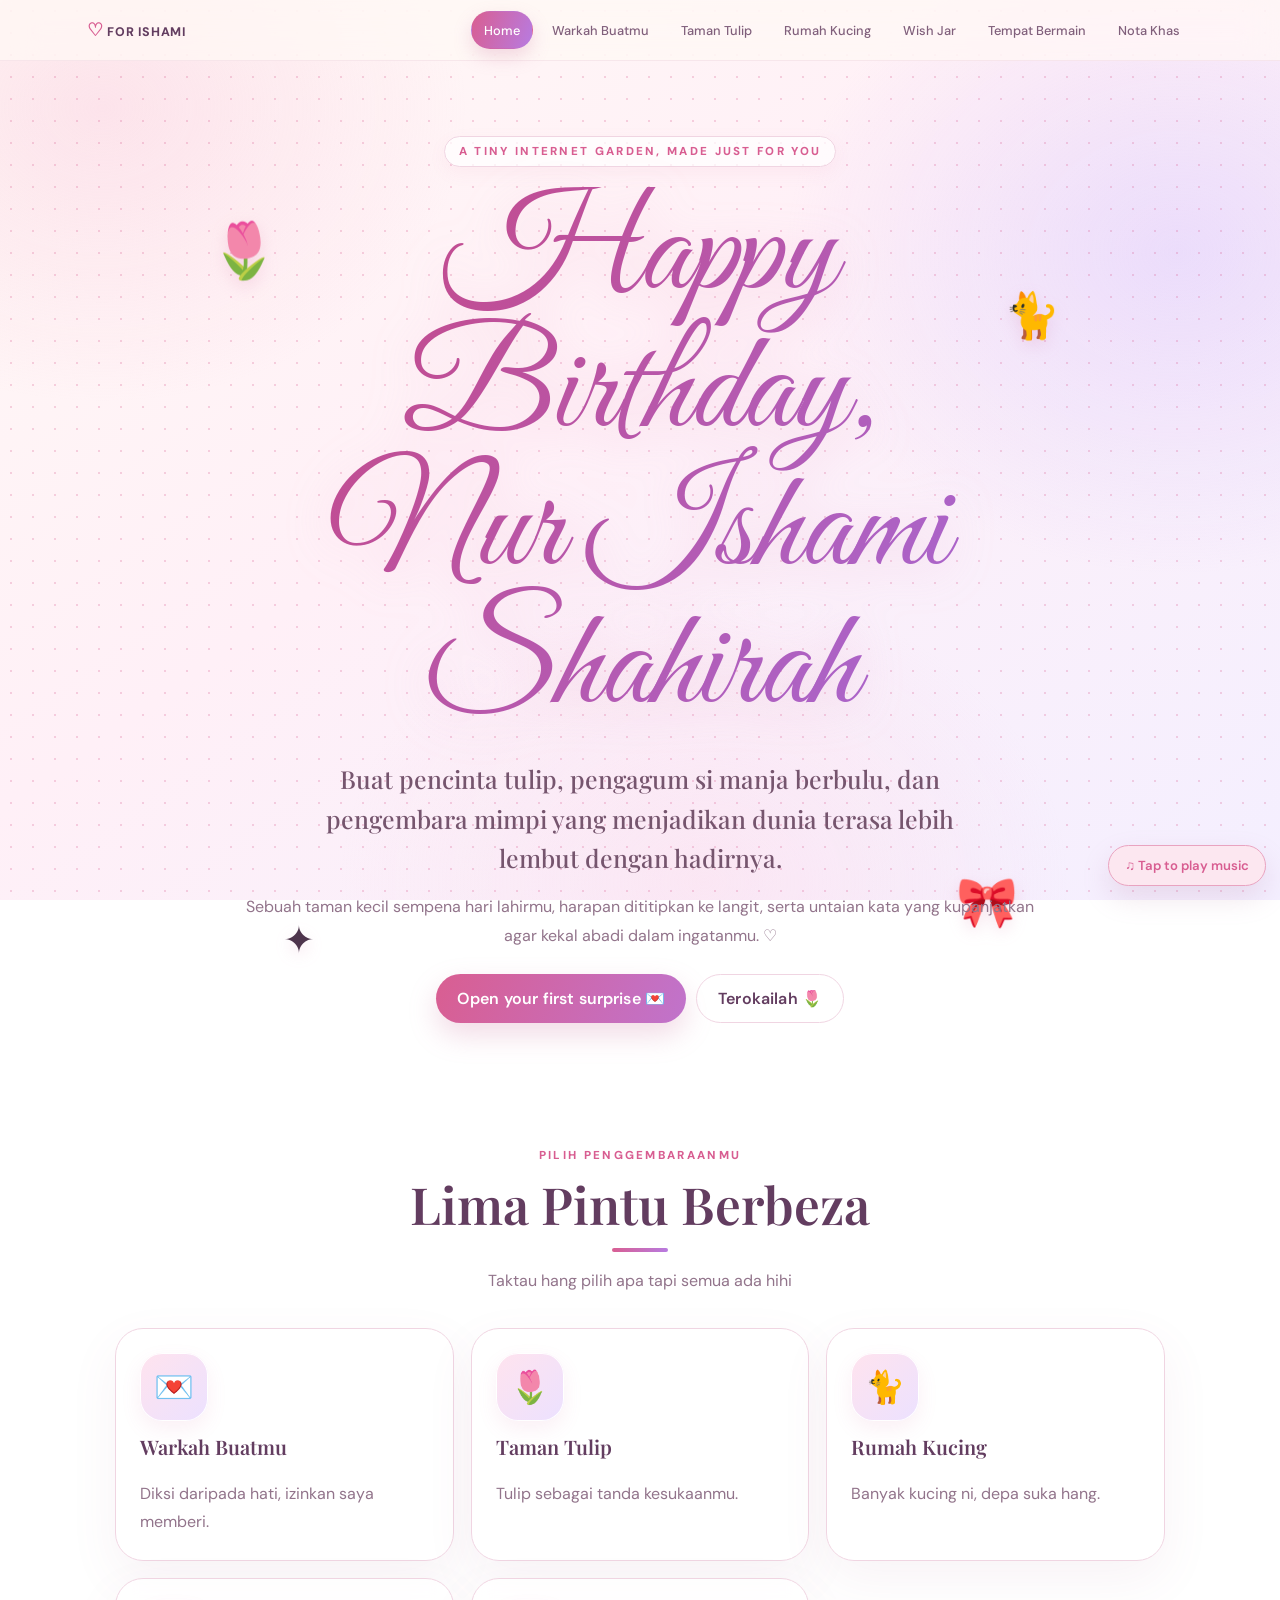
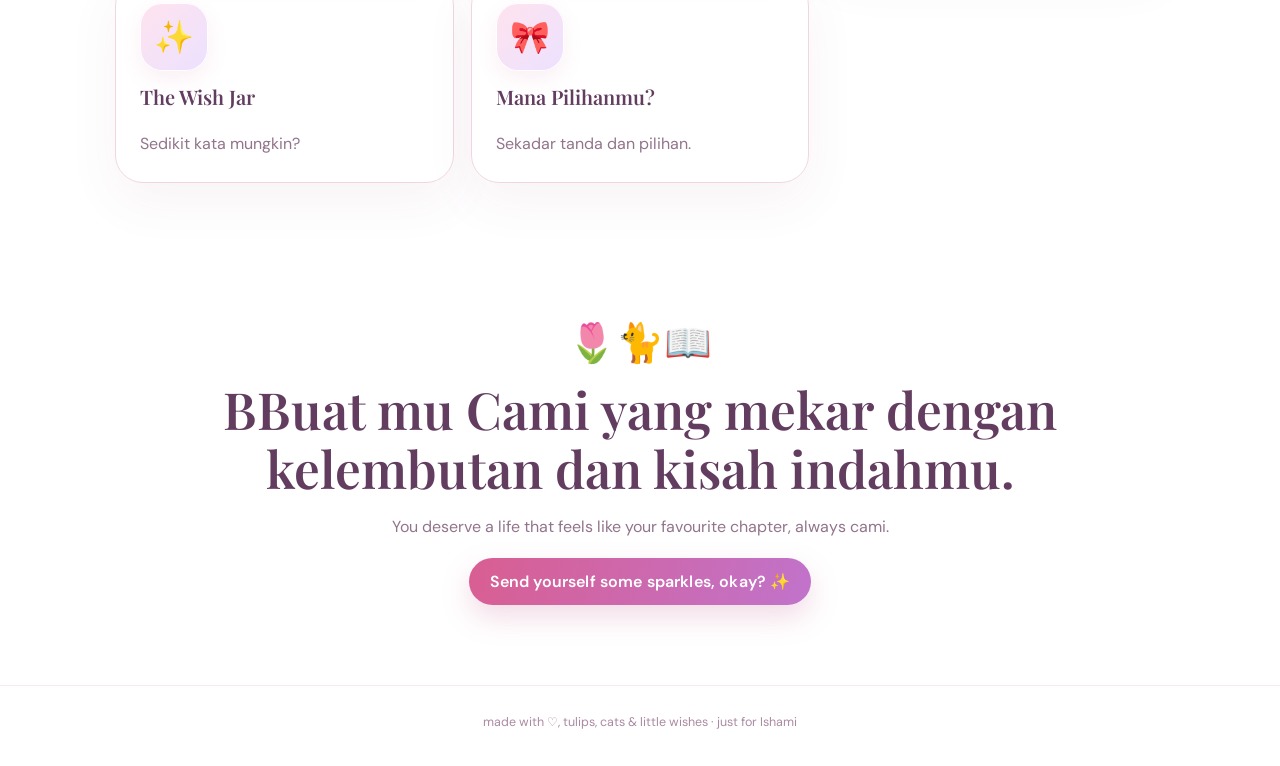
==== commit a85c5d5b: "Update index.html" ====
--- a/index.html
+++ b/index.html
@@ -11,6 +11,6 @@
 <a class="card" href="cats.html"><span class="big">🐈</span><h3>Rumah Kucing</h3><p>Banyak kucing ni, depa suka hang.</p></a>
 <a class="card" href="wishes.html"><span class="big">✨</span><h3>The Wish Jar</h3><p>Sedikit kata mungkin?</p></a>
 <a class="card" href="wishes.html#quiz"><span class="big">🎀</span><h3>Mana Pilihanmu?</h3><p>Sekadar tanda dan pilihan.</p></a>
-</div></section><section class="endcap wrap"><div class="end-emoji">🌷🐈📖</div><h2>Buat setahun yang mekar dengan kelembutan dan kisah indahmu.</h2><p class="muted">You deserve a life that feels like your favourite chapter, always cami.</p><button class="btn" data-burst>Send yourself some sparkles, okay? ✨</button></section></main>
+</div></section><section class="endcap wrap"><div class="end-emoji">🌷🐈📖</div><h2>BBuat mu Cami yang mekar dengan kelembutan dan kisah indahmu.</h2><p class="muted">You deserve a life that feels like your favourite chapter, always cami.</p><button class="btn" data-burst>Send yourself some sparkles, okay? ✨</button></section></main>
 <footer class="footer">made with ♡, tulips, cats & little wishes · just for Ishami</footer>
-<script src="script.js"></script></body></html>+<script src="script.js"></script></body></html>
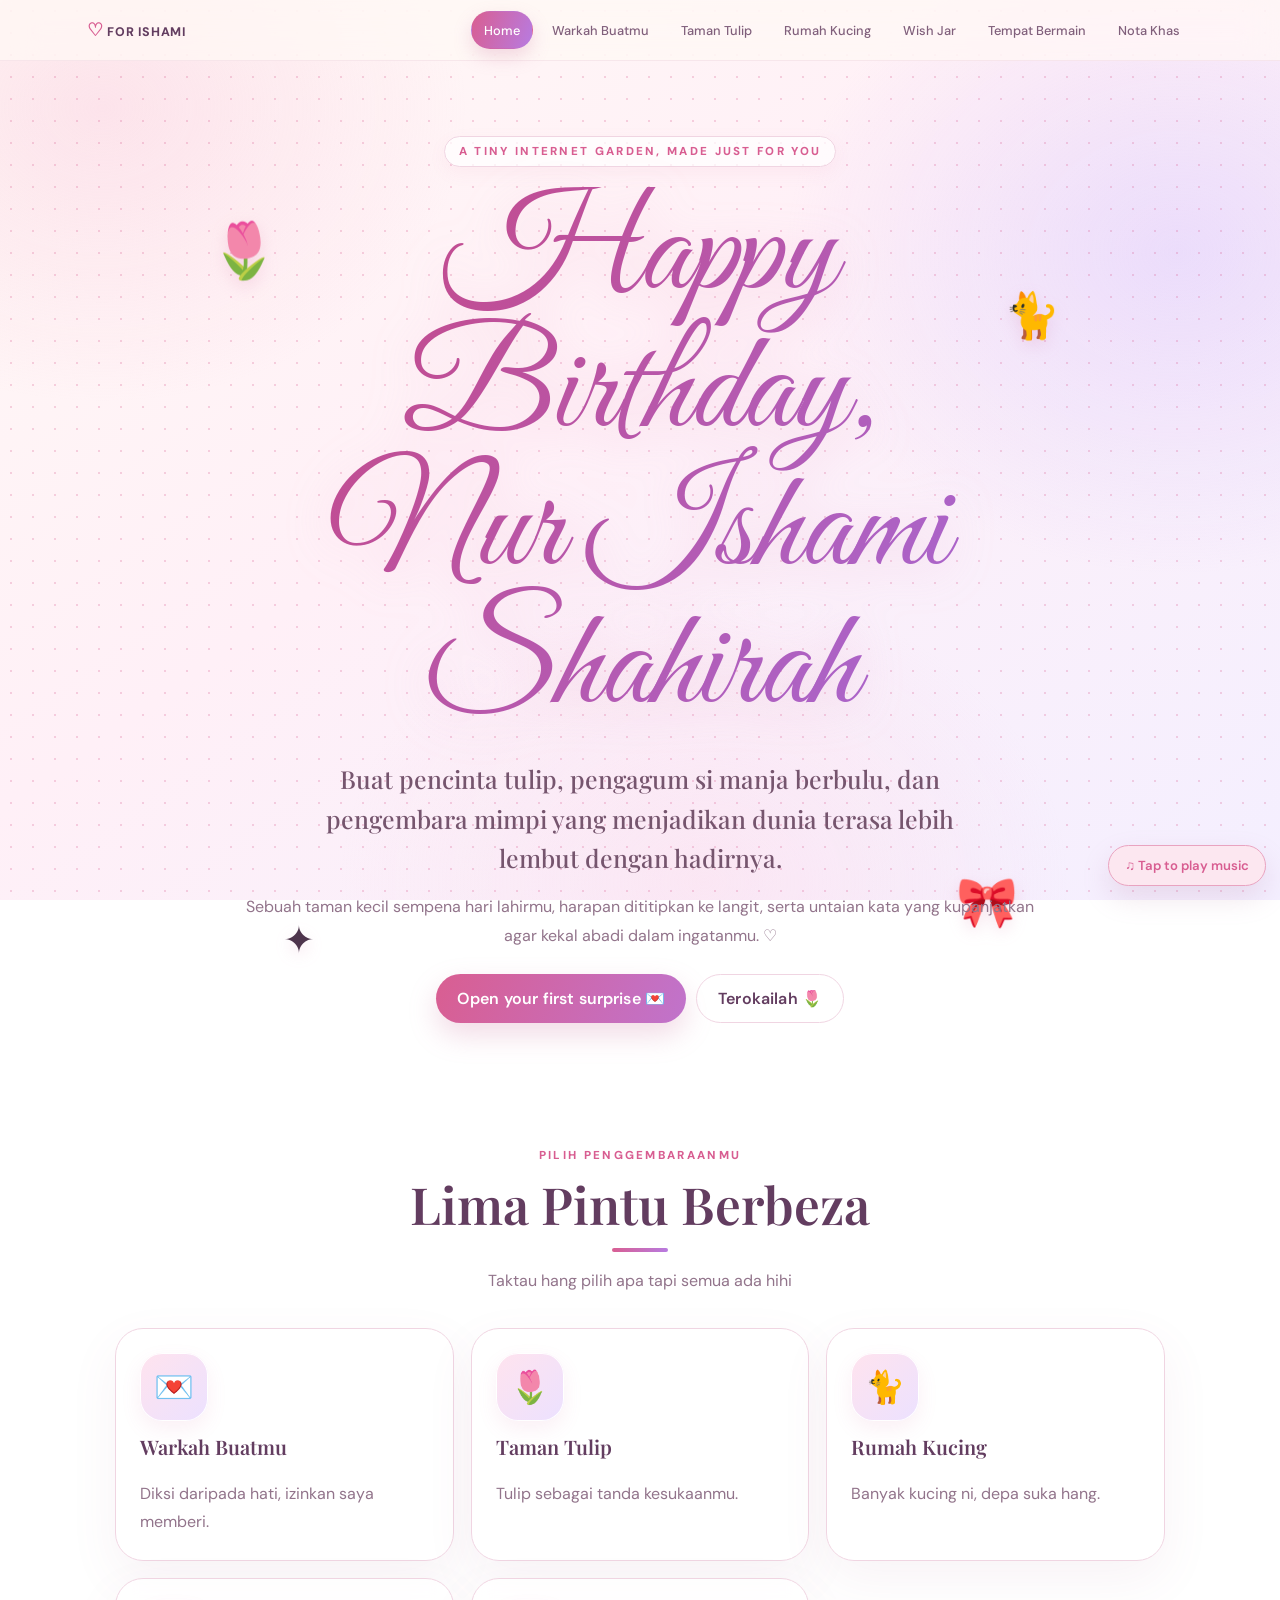
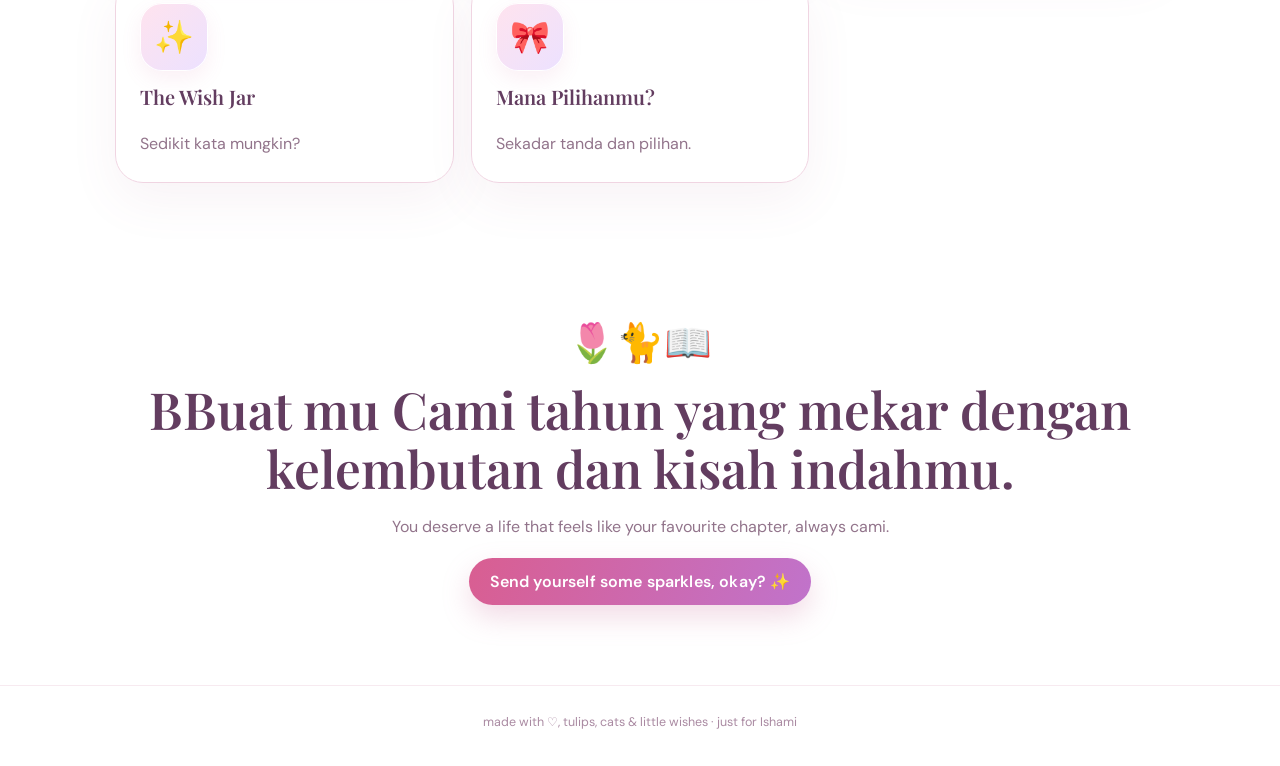
==== commit 8f7cbbb2: "Update index.html" ====
--- a/index.html
+++ b/index.html
@@ -11,6 +11,6 @@
 <a class="card" href="cats.html"><span class="big">🐈</span><h3>Rumah Kucing</h3><p>Banyak kucing ni, depa suka hang.</p></a>
 <a class="card" href="wishes.html"><span class="big">✨</span><h3>The Wish Jar</h3><p>Sedikit kata mungkin?</p></a>
 <a class="card" href="wishes.html#quiz"><span class="big">🎀</span><h3>Mana Pilihanmu?</h3><p>Sekadar tanda dan pilihan.</p></a>
-</div></section><section class="endcap wrap"><div class="end-emoji">🌷🐈📖</div><h2>BBuat mu Cami yang mekar dengan kelembutan dan kisah indahmu.</h2><p class="muted">You deserve a life that feels like your favourite chapter, always cami.</p><button class="btn" data-burst>Send yourself some sparkles, okay? ✨</button></section></main>
+</div></section><section class="endcap wrap"><div class="end-emoji">🌷🐈📖</div><h2>BBuat mu Cami tahun yang mekar dengan kelembutan dan kisah indahmu.</h2><p class="muted">You deserve a life that feels like your favourite chapter, always cami.</p><button class="btn" data-burst>Send yourself some sparkles, okay? ✨</button></section></main>
 <footer class="footer">made with ♡, tulips, cats & little wishes · just for Ishami</footer>
 <script src="script.js"></script></body></html>
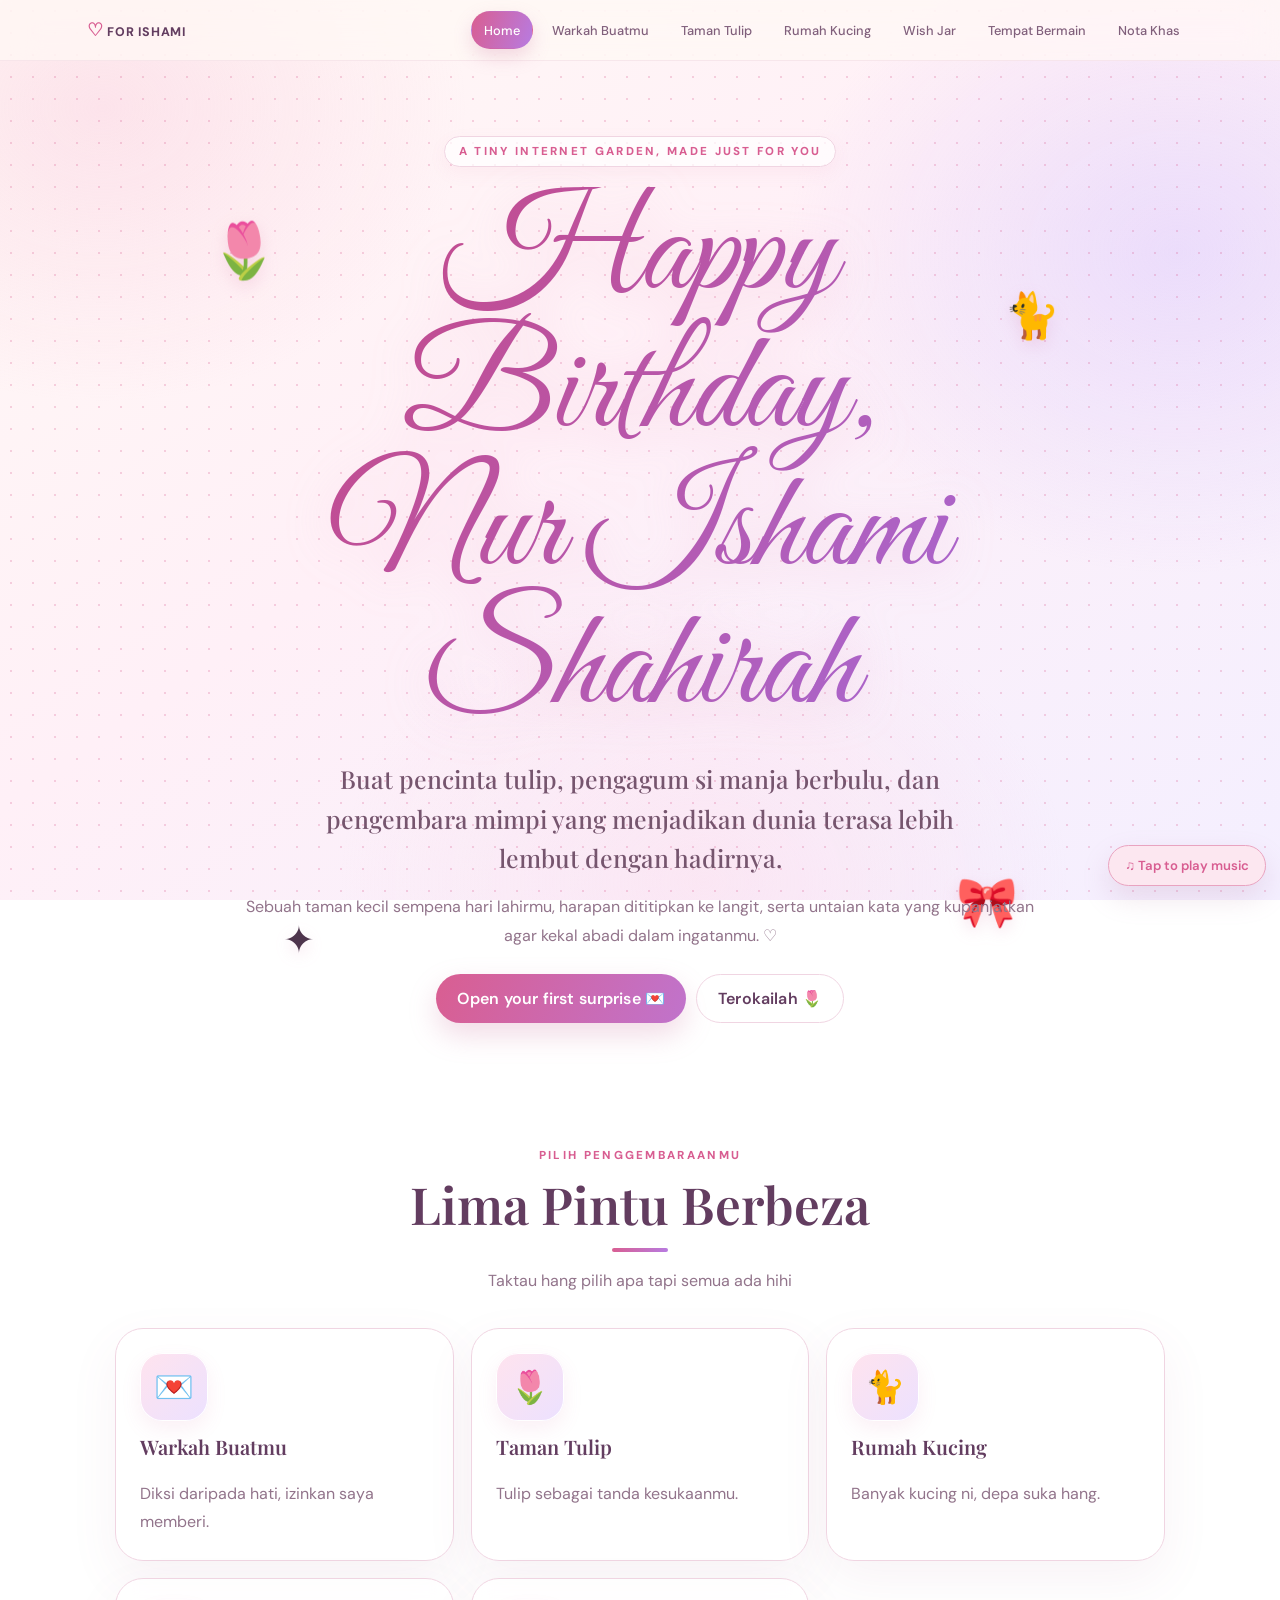
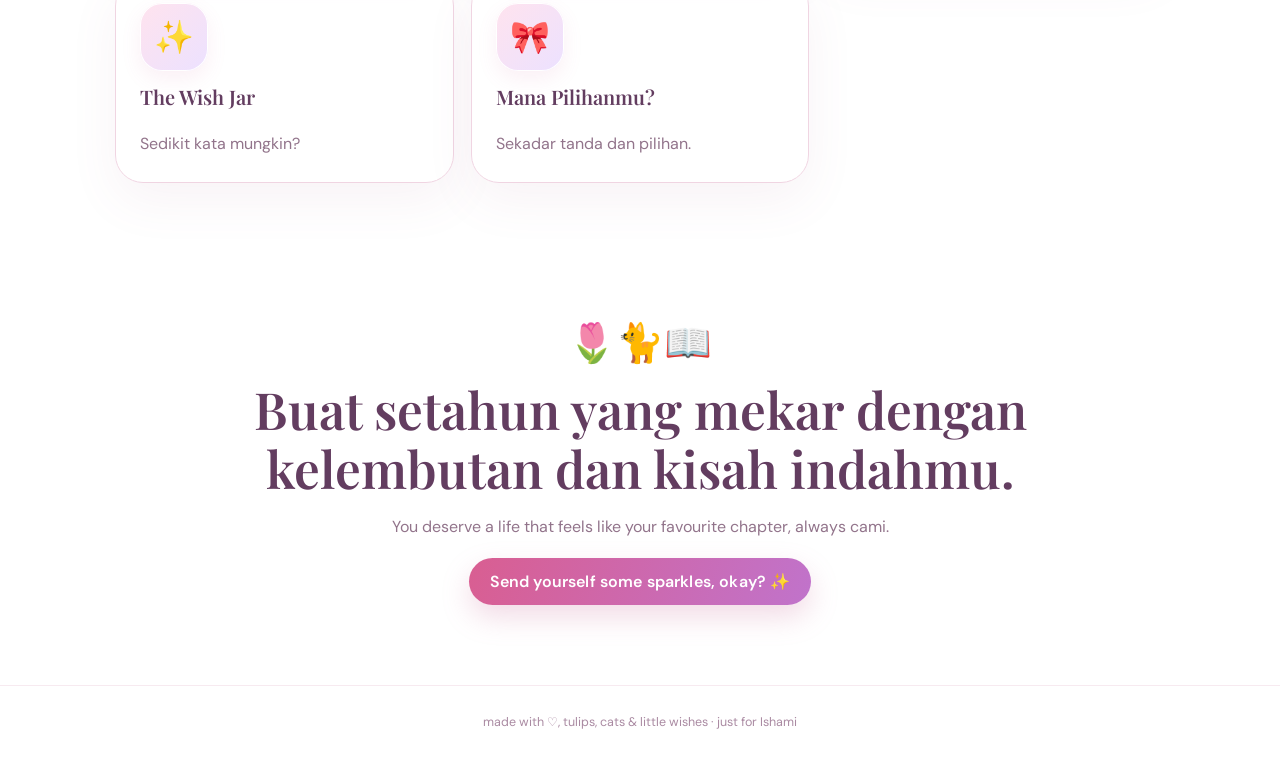
==== commit fbfa4354: "Add files via upload" ====
--- a/index.html
+++ b/index.html
@@ -11,6 +11,6 @@
 <a class="card" href="cats.html"><span class="big">🐈</span><h3>Rumah Kucing</h3><p>Banyak kucing ni, depa suka hang.</p></a>
 <a class="card" href="wishes.html"><span class="big">✨</span><h3>The Wish Jar</h3><p>Sedikit kata mungkin?</p></a>
 <a class="card" href="wishes.html#quiz"><span class="big">🎀</span><h3>Mana Pilihanmu?</h3><p>Sekadar tanda dan pilihan.</p></a>
-</div></section><section class="endcap wrap"><div class="end-emoji">🌷🐈📖</div><h2>BBuat mu Cami tahun yang mekar dengan kelembutan dan kisah indahmu.</h2><p class="muted">You deserve a life that feels like your favourite chapter, always cami.</p><button class="btn" data-burst>Send yourself some sparkles, okay? ✨</button></section></main>
+</div></section><section class="endcap wrap"><div class="end-emoji">🌷🐈📖</div><h2>Buat setahun yang mekar dengan kelembutan dan kisah indahmu.</h2><p class="muted">You deserve a life that feels like your favourite chapter, always cami.</p><button class="btn" data-burst>Send yourself some sparkles, okay? ✨</button></section></main>
 <footer class="footer">made with ♡, tulips, cats & little wishes · just for Ishami</footer>
-<script src="script.js"></script></body></html>
+<script src="script.js"></script></body></html>
